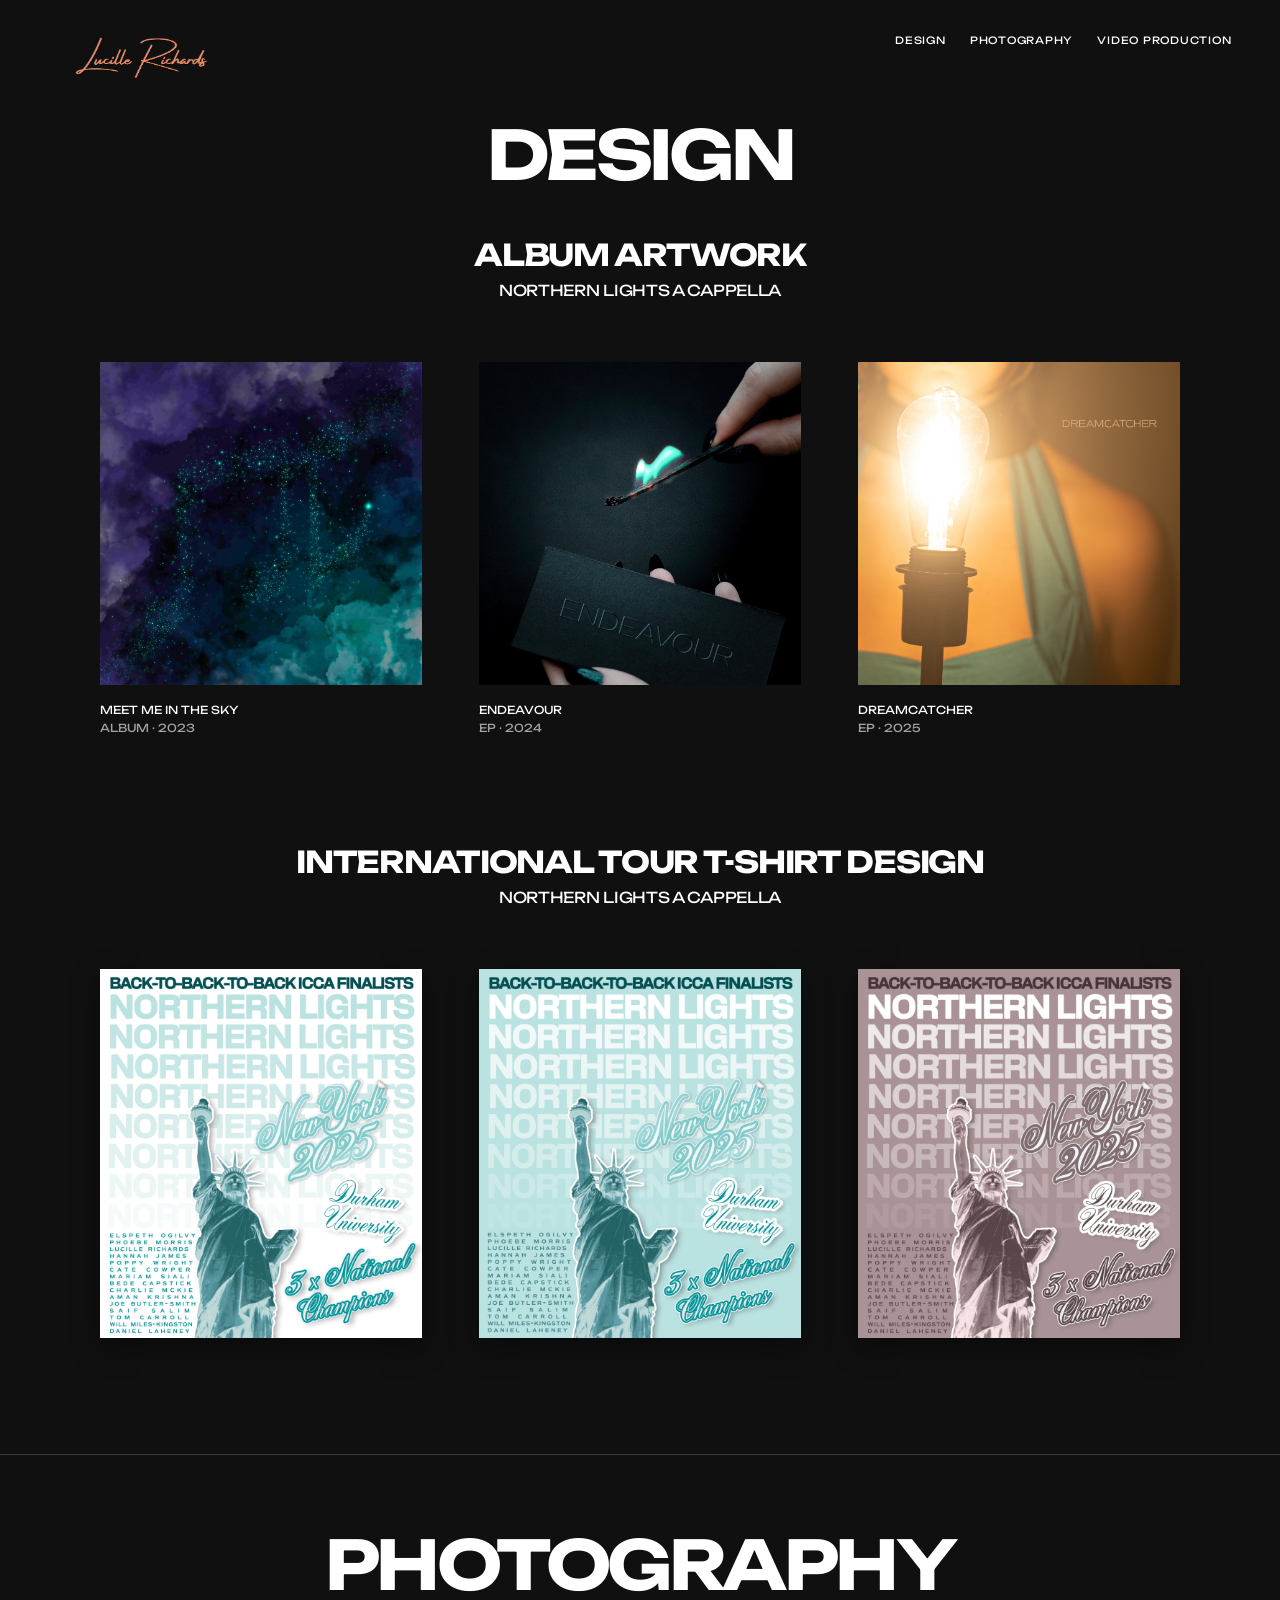
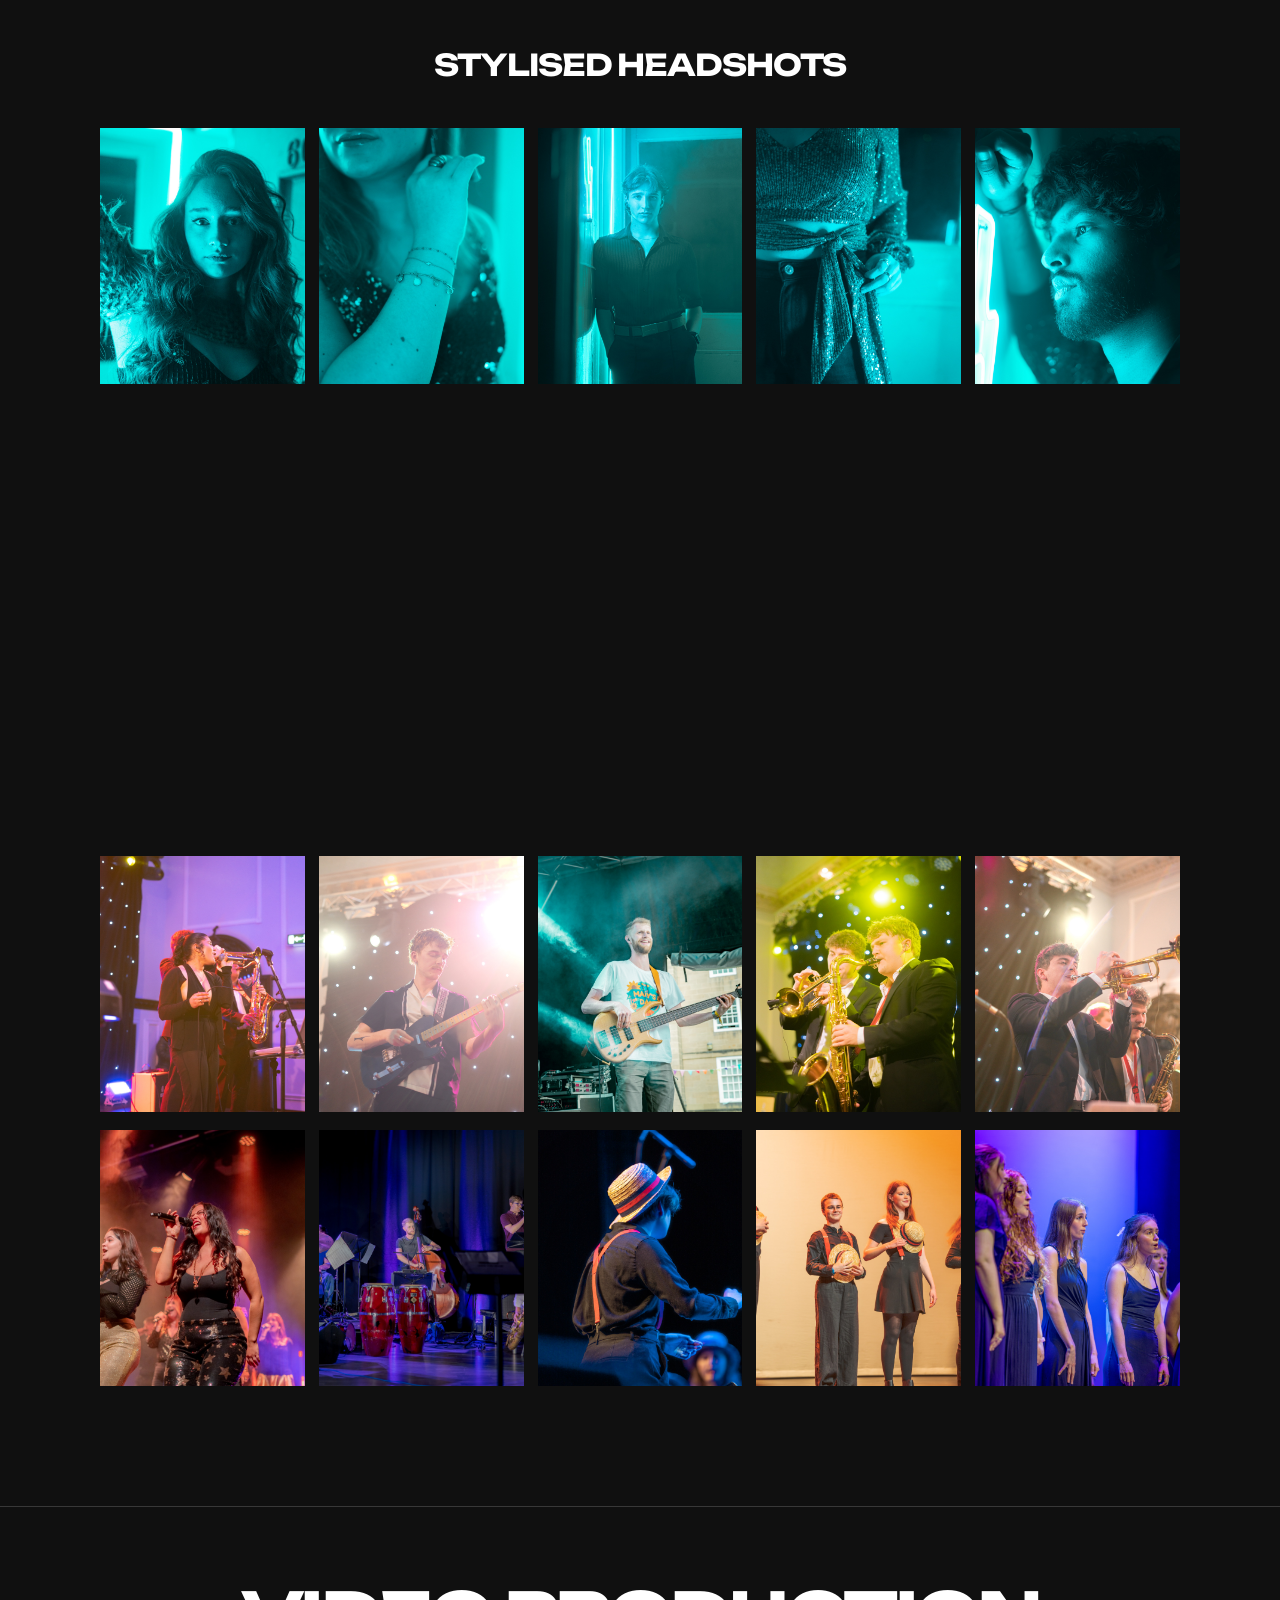
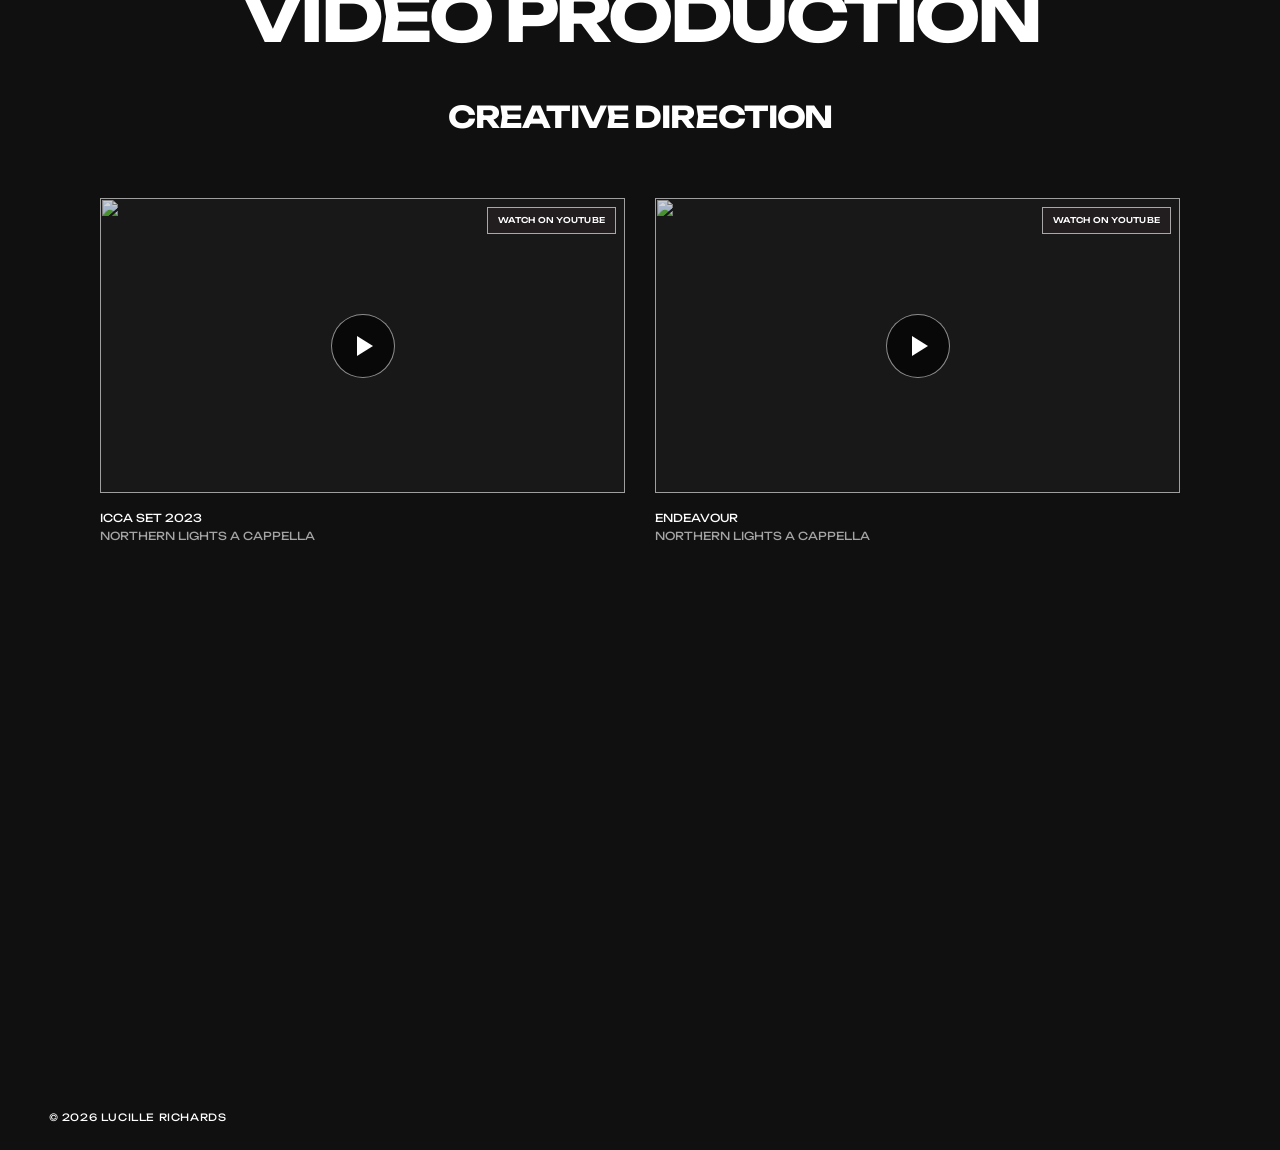
==== index.html @ 572ab2cf "Link first Northern Lights album cover to its case study" ====
<!DOCTYPE html>

<html lang="en-GB"><head>
<meta charset="utf-8"/><meta content="strict-origin-when-cross-origin" name="referrer"/><meta content="width=device-width,initial-scale=1" name="viewport"/>
<meta content="Design and creative direction portfolio by Lucille Richards." name="description"/>
<meta content="#101010" name="theme-color"/>
<title>Lucille Richards: Design, Video Production &amp; Photography</title>
<link rel="icon" type="image/svg+xml" href="/favicon-transparent.svg?v=4"/>
<link rel="apple-touch-icon" href="/lr-favicon-v2.png?v=3"/>
<link href="styles.css" rel="stylesheet"/>
</head><body class="page page--dark" id="top">
<a class="skip-link" href="#main">Skip to content</a>
<header class="page-header">
<a aria-label="Lucille Richards — back to home" class="brand" href="#top">
<span aria-hidden="true" class="brand-text">Lucille<span>Richards</span></span>
<img alt="" class="brand-image" data-optional-image="" src="brand.png"/>
</a>
<nav aria-label="Page sections" class="desktop-nav"><a href="#design">DESIGN</a><a href="#photography">PHOTOGRAPHY</a><a href="#video-production">VIDEO PRODUCTION</a></nav>
</header>
<main id="main"><div id="design">
<div class="media-intro design-page-intro reveal">
<h1 class="section-heading">DESIGN</h1>
</div>
<section aria-labelledby="album-heading" class="section-inner">
<div class="design-intro reveal">
<h2 class="design-title" id="album-heading"><span class="heading-line heading-line--first">ALBUM ARTWORK</span><span class="heading-line heading-line--second">NORTHERN LIGHTS A CAPPELLA</span></h2>
</div>
<div class="design-albums">
<!-- Original artwork supplied by Lucille is stored locally under . -->
<article class="artwork reveal"><a class="artwork-static artwork-link" href="meet-me-in-the-sky.html" aria-label="View the Meet Me in the Sky album artwork case study">
<div aria-label="Meet Me in the Sky album artwork" class="art-image">
<div class="mock-art mock-art--sky"><small>NORTHERN LIGHTS</small><strong>MEET<br/>ME IN<br/>THE SKY</strong><em>2023</em></div>
<img alt="Meet Me in the Sky — Northern Lights album artwork" data-optional-image="" loading="lazy" src="meet-me-in-the-sky.jpg"/>
</div>
<div class="art-caption"><span>MEET ME IN THE SKY</span><span>ALBUM · 2023</span></div>
</a></article>
<article class="artwork reveal"><div class="artwork-static">
<div aria-label="Endeavour EP artwork" class="art-image">
<div class="mock-art mock-art--endeavour"><small>NORTHERN LIGHTS</small><strong>END<br/>EAVOUR</strong><em>2024</em></div>
<img alt="Endeavour — Northern Lights EP artwork" data-optional-image="" loading="lazy" src="endeavour.jpg"/>
</div>
<div class="art-caption"><span>ENDEAVOUR</span><span>EP · 2024</span></div>
</div></article>
<article class="artwork reveal"><div class="artwork-static">
<div aria-label="Dreamcatcher EP artwork" class="art-image">
<div class="mock-art mock-art--dream"><small>NORTHERN LIGHTS</small><strong>DREAM<br/>CATCHER</strong><em>2025</em></div>
<img alt="Dreamcatcher — Northern Lights EP artwork" data-optional-image="" loading="lazy" src="dreamcatcher.jpg"/>
</div>
<div class="art-caption"><span>DREAMCATCHER</span><span>EP · 2025</span></div>
</div></article>
</div>
<div aria-labelledby="tour-heading" class="design-tour reveal">
<h2 class="design-title" id="tour-heading"><span class="heading-line heading-line--first">INTERNATIONAL TOUR T-SHIRT DESIGN</span><span class="heading-line heading-line--second">NORTHERN LIGHTS A CAPPELLA</span></h2>
<div aria-label="Three international tour T-shirt designs" class="tee-stack" id="tee-stack">
<div class="tee-image"><div class="mock-tee">NORTHERN LIGHTS<br/>TOUR DESIGN</div><img alt="Northern Lights New York 2025 T-shirt artwork on a white background" data-optional-image="" loading="lazy" src="tour-design-1.jpg"/></div>
<div class="tee-image"><div class="mock-tee">NORTHERN<br/>LIGHTS</div><img alt="Northern Lights New York 2025 T-shirt artwork on an aqua background" data-optional-image="" loading="lazy" src="tour-design-2.jpg"/></div>
<div class="tee-image"><div class="mock-tee">INTERNATIONAL<br/>TOUR</div><img alt="Northern Lights New York 2025 T-shirt artwork on a mauve background" data-optional-image="" loading="lazy" src="tour-design-3.jpg"/></div>
</div>
</div>
</section></div>
<section aria-labelledby="photography-heading" class="photography-section" id="photography">
<div class="media-intro design-page-intro reveal"><h2 class="section-heading" id="photography-heading">PHOTOGRAPHY</h2></div>
<div class="section-inner">
<div class="design-intro reveal"><h3 class="design-title" id="headshots-heading">STYLISED HEADSHOTS</h3></div>
<p class="gallery-swipe-hint">SWIPE TO SEE MORE <span aria-hidden="true">→</span></p>
<div aria-label="Stylised headshots, series 1" class="headshot-gallery">
<a aria-label="View stylised headshot 1 from series 1 in gallery" class="headshot-photo reveal" href="stylised-headshot-01.jpg"><img alt="Stylised portrait, series 1, photo 1" loading="lazy" src="stylised-headshot-01.jpg"/></a><a aria-label="View stylised headshot 2 from series 1 in gallery" class="headshot-photo reveal" href="stylised-headshot-02.jpg"><img alt="Stylised portrait, series 1, photo 2" loading="lazy" src="stylised-headshot-02.jpg"/></a><a aria-label="View stylised headshot 3 from series 1 in gallery" class="headshot-photo reveal" href="stylised-headshot-03.jpg"><img alt="Stylised portrait, series 1, photo 3" loading="lazy" src="stylised-headshot-03.jpg"/></a><a aria-label="View stylised headshot 4 from series 1 in gallery" class="headshot-photo reveal" href="stylised-headshot-04.jpg"><img alt="Stylised portrait, series 1, photo 4" loading="lazy" src="stylised-headshot-04.jpg"/></a><a aria-label="View stylised headshot 5 from series 1 in gallery" class="headshot-photo reveal" href="stylised-headshot-05.jpg"><img alt="Stylised portrait, series 1, photo 5" loading="lazy" src="stylised-headshot-05.jpg"/></a></div>
<div aria-label="Stylised headshots, series 2" class="headshot-gallery">
<a aria-label="View stylised headshot 1 from series 2 in gallery" class="headshot-photo reveal" href="stylised-headshot-06.jpg"><img alt="Stylised portrait, series 2, photo 1" loading="lazy" src="stylised-headshot-06.jpg"/></a><a aria-label="View stylised headshot 2 from series 2 in gallery" class="headshot-photo reveal" href="stylised-headshot-07.jpg"><img alt="Stylised portrait, series 2, photo 2" loading="lazy" src="stylised-headshot-07.jpg"/></a><a aria-label="View stylised headshot 3 from series 2 in gallery" class="headshot-photo reveal" href="stylised-headshot-08.jpg"><img alt="Stylised portrait, series 2, photo 3" loading="lazy" src="stylised-headshot-08.jpg"/></a><a aria-label="View stylised headshot 4 from series 2 in gallery" class="headshot-photo reveal" href="stylised-headshot-09.jpg"><img alt="Stylised portrait, series 2, photo 4" loading="lazy" src="stylised-headshot-09.jpg"/></a><a aria-label="View stylised headshot 5 from series 2 in gallery" class="headshot-photo reveal" href="stylised-headshot-10.jpg"><img alt="Stylised portrait, series 2, photo 5" loading="lazy" src="stylised-headshot-10.jpg"/></a></div>

<div class="design-intro reveal live-event-heading"><h3 class="design-title" id="live-event-heading">LIVE EVENT</h3></div>
<p class="gallery-swipe-hint">SWIPE TO SEE MORE <span aria-hidden="true">→</span></p>
<div aria-label="Live event photography" aria-labelledby="live-event-heading" class="headshot-gallery live-event-gallery">
<a aria-label="View live event photograph 1 in gallery" class="headshot-photo reveal" href="live-event-01.jpg"><img alt="Live music performance photograph 1" loading="lazy" src="live-event-01.jpg"/></a>
<a aria-label="View live event photograph 2 in gallery" class="headshot-photo reveal" href="live-event-02.jpg"><img alt="Live music performance photograph 2" loading="lazy" src="live-event-02.jpg"/></a>
<a aria-label="View live event photograph 3 in gallery" class="headshot-photo reveal" href="live-event-03.jpg"><img alt="Live music performance photograph 3" loading="lazy" src="live-event-03.jpg"/></a>
<a aria-label="View live event photograph 4 in gallery" class="headshot-photo reveal" href="live-event-04.jpg"><img alt="Live music performance photograph 4" loading="lazy" src="live-event-04.jpg"/></a>
<a aria-label="View live event photograph 5 in gallery" class="headshot-photo reveal" href="live-event-05.jpg"><img alt="Live music performance photograph 5" loading="lazy" src="live-event-05.jpg"/></a>
</div>
<div aria-label="Live event photography, series 2" class="headshot-gallery live-event-gallery">
<a aria-label="View live event photograph 6 in gallery" class="headshot-photo reveal" href="live-event-06.jpg"><img alt="Live music performance photograph 6" loading="lazy" src="live-event-06.jpg"/></a>
<a aria-label="View live event photograph 7 in gallery" class="headshot-photo reveal" href="live-event-07.jpg"><img alt="Live music performance photograph 7" loading="lazy" src="live-event-07.jpg"/></a>
<a aria-label="View live event photograph 8 in gallery" class="headshot-photo reveal" href="live-event-08.jpg"><img alt="Live music performance photograph 8" loading="lazy" src="live-event-08.jpg"/></a>
<a aria-label="View live event photograph 9 in gallery" class="headshot-photo reveal" href="live-event-09.jpg"><img alt="Live music performance photograph 9" loading="lazy" src="live-event-09.jpg"/></a>
<a aria-label="View live event photograph 10 in gallery" class="headshot-photo reveal" href="live-event-10.jpg"><img alt="Live music performance photograph 10" loading="lazy" src="live-event-10.jpg"/></a>
</div>
</div>
</section>
<section aria-labelledby="video-heading" class="new-video-section" id="video-production">
<div class="media-intro design-page-intro reveal"><h2 class="section-heading" id="video-heading">VIDEO PRODUCTION</h2></div>
<div class="section-inner"><div class="design-intro reveal"><h3 class="design-title">CREATIVE DIRECTION</h3></div>
<div class="creative-video-grid">
<article class="creative-video reveal"><div class="video-box"><a aria-label="Play ICCA Set 2023 video" class="video-placeholder" data-youtube-id="pjB-Pw0sUVg" href="https://www.youtube.com/watch?v=pjB-Pw0sUVg" target="_blank" rel="noopener noreferrer"><img alt="" class="creative-video-poster" loading="lazy" src="https://i.ytimg.com/vi/pjB-Pw0sUVg/hqdefault.jpg"/><span aria-hidden="true" class="creative-play"></span></a></div><div class="art-caption"><span>ICCA Set 2023</span><span>Northern Lights A Cappella</span></div></article>
<article class="creative-video reveal"><div class="video-box"><a aria-label="Play Endeavour video" class="video-placeholder" data-youtube-id="-zRZwYgo92w" href="https://www.youtube.com/watch?v=-zRZwYgo92w" target="_blank" rel="noopener noreferrer"><img alt="" class="creative-video-poster" loading="lazy" src="https://i.ytimg.com/vi/-zRZwYgo92w/hqdefault.jpg"/><span aria-hidden="true" class="creative-play"></span></a></div><div class="art-caption"><span>Endeavour</span><span>Northern Lights A Cappella</span></div></article>
<article class="creative-video reveal"><div class="video-box"><a aria-label="Play Dreamcatcher video" class="video-placeholder" data-youtube-id="WS-GQsWEP9c" href="https://www.youtube.com/watch?v=WS-GQsWEP9c" target="_blank" rel="noopener noreferrer"><img alt="" class="creative-video-poster" loading="lazy" src="https://i.ytimg.com/vi/WS-GQsWEP9c/hqdefault.jpg"/><span aria-hidden="true" class="creative-play"></span></a></div><div class="art-caption"><span>Dreamcatcher</span><span>Northern Lights A Cappella</span></div></article>
</div></div>
</section>
</main>
<div aria-hidden="true" aria-label="Photo viewer" aria-modal="true" class="photo-lightbox" hidden="" role="dialog">
<button aria-label="Close photo viewer" class="photo-lightbox-close" type="button">×</button>
<button aria-label="Previous photo" class="photo-lightbox-arrow photo-lightbox-prev" type="button">‹</button>
<img alt="" class="photo-lightbox-image" src=""/>
<button aria-label="Next photo" class="photo-lightbox-arrow photo-lightbox-next" type="button">›</button>
<span aria-live="polite" class="photo-lightbox-count"></span>
</div>
<footer class="page-footer design-footer"><span>© 2026 LUCILLE RICHARDS</span></footer>
<script defer="" src="site.js"></script>
</body></html>
---- styles.css ----
/* LUCILLE RICHARDS — independent static portfolio
   Colour palette and layout belong to Lucille Richards.
   Change palette and typography here; page content lives in the HTML files. */
@import url('https://fonts.googleapis.com/css2?family=DM+Sans:wght@400;500;600;700&family=Unbounded:wght@400;500;600;700&display=swap');

:root {
  --peach: #ffae8c;
  --peach-light: #ffdabb;
  --coral: #ff8958;
  --ink: #2E1F13;
  --dark-surface: #101010;
  --paper: #f0e9df;
  --muted-ink: #63392f;
  --unbounded: 'Unbounded', 'Arial Black', sans-serif;
  --serif: 'Bodoni MT', 'Didot', 'Times New Roman', Georgia, serif;
  --sans: 'DM Sans', Arial, sans-serif;
  --page-max: 1140px;
  --ease: cubic-bezier(.23, 1, .32, 1);
}

* { box-sizing: border-box; }
html { scroll-behavior: smooth; }
body { margin: 0; background: var(--peach); color: var(--ink); -webkit-font-smoothing: antialiased; }
body, button, a { -webkit-tap-highlight-color: transparent; }
button, a { touch-action: manipulation; }
a { color: inherit; text-decoration: none; }
button { font: inherit; }
img { display: block; max-width: 100%; }
::selection { background: var(--ink); color: var(--peach); }
:focus-visible { outline: 2px solid currentColor; outline-offset: 5px; }
.skip-link { position: fixed; top: -100px; left: 12px; z-index: 300; background: white; padding: 10px; font: 12px var(--unbounded); }
.skip-link:focus { top: 12px; }

/* HOME — spacing, typographic scale and colour treatment. */
.home { min-height: 100svh; background: var(--peach); }
.home-shell { min-height: 100svh; display: grid; place-items: center; position: relative; padding: 28px 22px 57px; }
.home-lockup { width: min(100%, 1020px); text-align: center; transform: translateY(-25px); }
/* Transparent margins are part of the original handwritten PNG; keep them
   so the actual ink appears at the same position/size as the source design. */
.logo-frame { width: min(710px,100%); aspect-ratio: 497 / 202; margin-inline: auto; display: grid; place-items: center; position: relative; }
.logo-fallback { position: absolute; inset: 0; display: flex; flex-direction: column; align-items: center; justify-content: center; line-height: .80; letter-spacing: -.082em; text-transform: uppercase; font-family: var(--unbounded); font-size: clamp(39px,7vw,72px); font-weight: 700; }
.logo-fallback .logo-second { padding-left: .5em; font-weight: 400; }
.logo-original { position: relative; z-index: 1; max-width: 100%; width: 100%; max-height: 100%; object-fit: contain; transform: translateY(4px); }
.logo-original.is-missing, .brand-image.is-missing { display: none; }
.home-nav { display: flex; flex-direction: column; align-items: center; margin-top: -30px; }
.home-nav a { font: 400 clamp(29px,4.4vw,51px)/1.53 var(--unbounded); color: #ffdabd; text-align: center; letter-spacing: 0; white-space: nowrap; transition: transform 350ms var(--ease), color 250ms; }
/* The screenshot features the Content & Media line in coral. Retain this cue,
   while letting any hovered/focused category take the same colour. */
.home-nav .home-nav-feature { color: var(--coral); }
.home-nav:hover .home-nav-feature:not(:hover):not(:focus-visible) { color: #ffdabd; }
.home-nav a:hover, .home-nav a:focus-visible { color: var(--coral); transform: translateX(5px); }
.home-corner { position: absolute; bottom: 22px; right: 26px; text-transform: uppercase; font: 500 9px/1.4 var(--unbounded); letter-spacing: .11em; opacity: .55; }
.home-corner a { text-decoration: underline; text-underline-offset: 3px; }

/* SHARED PAGES */
.page { min-height: 100svh; }
.page--peach { background: var(--peach); color: var(--ink); }
.page--dark { background: var(--dark-surface); color: white; }
.page--paper { background: var(--paper); color: var(--ink); }
.page-header { max-width: 1480px; margin: 0 auto; padding: 19px clamp(20px, 3.8vw, 56px); min-height: 90px; display: flex; justify-content: space-between; align-items: flex-start; gap: 24px; position: relative; z-index: 80; }
.brand { display: flex; align-items: center; min-width: 145px; min-height: 58px; position: relative; }
.brand-text { display: block; font: 400 30px/.74 var(--serif); letter-spacing: -.06em; text-transform: uppercase; }
.brand-text span { display: block; margin-left: 13px; }
.brand-image { max-width: 185px; max-height: 72px; object-fit: contain; position: relative; z-index: 1; }
.desktop-nav { display: flex; align-items: center; justify-content: flex-end; flex-wrap: wrap; gap: clamp(12px, 1.9vw, 27px); padding-top: 14px; }
.desktop-nav a, .menu-toggle { font: 400 10px/1.5 var(--unbounded); text-transform: uppercase; letter-spacing: .075em; }
.desktop-nav a { transition: color 200ms, text-decoration-color 200ms; }
.desktop-nav a:hover, .desktop-nav a:focus-visible { color: var(--coral); }
.desktop-nav a[aria-current="page"] { text-decoration: underline; text-underline-offset: 6px; text-decoration-thickness: 1px; }
.menu-toggle { display: none; color: inherit; background: none; border: 1px solid currentColor; padding: 10px 12px; cursor: pointer; }
.mobile-menu { display: none; position: fixed; inset: 0; z-index: 120; background: var(--peach); color: var(--ink); padding: 24px; flex-direction: column; justify-content: center; align-items: center; gap: 0; }
.mobile-menu.is-open { display: flex; }
.mobile-menu a { font: 400 clamp(23px, 7vw, 47px)/1.7 var(--unbounded); text-align: center; letter-spacing: -.05em; }
.mobile-menu a:hover { color: #fff; }
.mobile-close { position: absolute; top: 27px; right: 27px; border: 0; background: transparent; cursor: pointer; font: 600 12px var(--unbounded); }
body.menu-open { overflow: hidden; }
.section-inner { width: min(calc(100% - 40px), var(--page-max)); margin: 0 auto; }
.eyebrow { margin: 0 0 12px; font: 500 11px/1.7 var(--unbounded); letter-spacing: .035em; text-transform: uppercase; }
.section-heading { margin: 0; font: 700 clamp(40px, 6vw, 84px)/1.12 var(--unbounded); letter-spacing: -.052em; text-transform: uppercase; }
/* Every text heading uses Unbounded. A manually broken headline uses a heavier
   first line and a lighter second, without affecting the supplied script logo. */
h1, h2, h3, h4, h5, h6 { font-family: var(--unbounded); }
.heading-line { display: block; }
.heading-line--first { font-weight: 700; }
.heading-line--second { font-weight: 400; }
.text-small { font: 400 12px/1.7 var(--unbounded); }
.fine { font: 400 10px/1.65 var(--unbounded); letter-spacing: .03em; }
.kicker { font: 400 clamp(12px,1.2vw,15px)/1.55 var(--unbounded); letter-spacing: -.015em; text-transform: uppercase; }
.project-title { font: 700 15px/1.5 var(--unbounded); letter-spacing: -.018em; text-transform: uppercase; }
.page-footer { display: flex; justify-content: space-between; align-items: center; gap: 20px; flex-wrap: wrap; padding: 38px clamp(20px, 3.8vw, 56px) 25px; font: 400 10px/1.6 var(--unbounded); text-transform: uppercase; letter-spacing: .06em; }
.page-footer a { text-decoration: underline; text-underline-offset: 5px; }
.rule { height: 1px; background: currentColor; opacity: .27; border: 0; }
.reveal { opacity: 0; transform: translateY(22px); transition: opacity .8s var(--ease), transform .9s var(--ease); }
.reveal.is-visible { opacity: 1; transform: none; }
@media (prefers-reduced-motion: reduce) { html {scroll-behavior:auto} *, *::before, *::after { animation-duration:.01ms!important; transition-duration:.01ms!important; } .reveal{opacity:1;transform:none} }

/* DESIGN: straight, evenly-spaced album gallery; stacked Unbounded titles */
.design-page-intro { padding: 7px 20px clamp(66px, 7vw, 94px); }
.design-page-intro .section-heading { font-size: clamp(34px, 5.3vw, 72px); }
.design-intro { text-align: center; padding-top: 0; }
.design-title { margin: 0; font: 700 clamp(23px, 2.45vw, 30px)/1.30 var(--unbounded); letter-spacing: -.038em; text-transform: uppercase; }
.design-title .heading-line--second { font-size: clamp(12px, 1.28vw, 15px); font-weight: 400; letter-spacing: -.02em; margin-top: .45em; }
.design-albums { max-width: 1080px; margin: 62px auto 0; display: grid; grid-template-columns: repeat(3,minmax(0,1fr)); column-gap: clamp(25px, 4.4vw, 58px); row-gap: 44px; align-items: start; }
.artwork { min-width: 0; }
.art-image { aspect-ratio: 1; width: 100%; overflow: hidden; position: relative; background: #302823; display: grid; place-items: center; isolation: isolate;
  transform: scale(1); transform-origin: center center;
  transition: transform .46s var(--ease), filter .35s var(--ease), box-shadow .46s var(--ease);
  will-change: transform; }
.art-image::after { content: ''; position: absolute; inset: 0; border: 1px solid #fff2; pointer-events: none; }
.art-image img, .tee-image img { display: block; height: 100%; width: 100%; object-fit: cover; position: relative; z-index: 2; }
.art-image .mock-art { grid-area: 1/1; width: 100%; height: 100%; padding: 20px; display: flex; flex-direction: column; justify-content: space-between; text-align: center; position: absolute; inset: 0; }
.mock-art > small { font: 500 10px var(--unbounded); letter-spacing: .14em; }
.mock-art > strong { font: normal clamp(28px,3vw,46px)/.88 var(--serif); letter-spacing: -.05em; text-transform: uppercase; }
.mock-art > em { font: 400 10px var(--unbounded); letter-spacing: .2em; font-style: normal; }
.mock-art--sky { background: radial-gradient(circle at 50% 35%,#dbcfbd,#6b6162 60%,#2d3435 100%); color: #f7e9d5; }
.mock-art--endeavour { background: linear-gradient(125deg,#999b91,#353b41 48%,#74656c); color: #fff4e7; }
.mock-art--dream { background: linear-gradient(160deg,#422e45,#a17162 55%,#e2bcb0); color: #ffe9d4; }
/* Covers and captions are one large clickable target, with no layout shift. */
.artwork-link { display: block; position: relative; }
.artwork-link:hover, .artwork-link:focus-visible { z-index: 4; }
.artwork-link:hover .art-image, .artwork-link:focus-visible .art-image {
  transform: scale(1.055);
  filter: brightness(1.06);
  box-shadow: 0 20px 44px #0006;
}
.artwork-link .art-caption { position: relative; padding-right: 24px; }
.artwork-link .art-caption::after { content: '↗'; position: absolute; right: 2px; top: 16px; font: 400 15px var(--unbounded); opacity: 0; transition: opacity .2s, transform .2s; transform: translate(-4px,3px); }
.artwork-link:hover .art-caption::after, .artwork-link:focus-visible .art-caption::after { opacity: .9; transform: none; }
/* All three covers stay aligned in the grid; scaling is purely visual on hover. */
.art-caption { display: flex; flex-direction: column; gap: 0; padding: 16px 0 0; text-transform: uppercase; font: 400 11px/1.65 var(--unbounded); }
.art-caption span:last-child { opacity: .62; }
.design-tour { padding: 105px 0 116px; text-align: center; }
.design-tour .design-title { line-height: 1.3; }
/* T-shirt prints: the same three-column grid, width and gaps as album artwork. */
.tee-stack {
  max-width: 1080px;
  width: 100%;
  margin: 62px auto 0;
  display: grid;
  grid-template-columns: repeat(3, minmax(0, 1fr));
  column-gap: clamp(25px, 4.4vw, 58px);
  row-gap: 44px;
  align-items: start;
}
.tee-image {
  min-width: 0;
  width: 100%;
  aspect-ratio: 7 / 8;
  background: transparent;
  position: relative;
  box-shadow: 0 10px 27px #0006;
}
.mock-tee { position: absolute; inset: 0; display: flex; align-items: center; justify-content: center; padding: 18px; background: linear-gradient(160deg,#d6c8be,#aa8e7d); color: var(--ink); font: 500 12px/1.8 var(--unbounded); letter-spacing: .06em; text-align: center; }
.tee-image:nth-child(2) .mock-tee {background:linear-gradient(120deg,#6a4a38,#2e2727);color:#fff5e3}

/* SHARED VIDEO PLAYER */
.media-intro { padding: 7px 0 42px; text-align: center; }
.media-intro .section-heading { font-size: clamp(34px, 5.3vw, 72px); }
.video-box { aspect-ratio: 16 / 9; width: 100%; background: #2b2221; color: #fff; position: relative; overflow: hidden; border: 0; }
.video-placeholder { position: absolute; inset: 0; border: none; width: 100%; height: 100%; text-align: center; background: linear-gradient(135deg,#6d4339,#251e1d); color: white; cursor: pointer; display: flex; flex-direction: column; justify-content: center; align-items: center; gap: 13px; padding: 24px; }
.video-placeholder--night { background: linear-gradient(135deg,#281f34,#503c49 45%,#141116); }
.video-placeholder--peach { background: linear-gradient(120deg,#ef9271,#382a32 80%); }
.video-placeholder--blue { background: linear-gradient(145deg,#475061,#1a232d); }
.video-placeholder:before {content:"";position:absolute;inset:0;border:1px solid #ffffff15;pointer-events:none}
.play-icon { width: 66px; height: 66px; display: grid; place-items: center; border: 1.5px solid #fff9; border-radius: 50%; padding-left: 3px; font-size: 21px; flex-shrink: 0; transition: transform .25s var(--ease),background .25s; }
.video-placeholder:hover .play-icon { transform: scale(1.1); background: #ffffff26; }
.video-label { max-width: 340px; font: 400 11px/1.7 var(--unbounded); letter-spacing: .04em; text-transform: uppercase; }
.video-box iframe { position: absolute; inset: 0; border: 0; width: 100%; height: 100%; }
/* Direct viewing stays available if a host/browser suppresses Referer. */
.video-watch-link { position: absolute; z-index: 4; right: 9px; top: 9px; padding: 7px 10px; border: 1px solid #ffffff9c; background: #241f20dd; color: #fff; font: 500 8px/1.4 var(--unbounded); letter-spacing: .03em; text-decoration: none; }
.video-watch-link:hover, .video-watch-link:focus-visible { background: #ec946d; color: var(--ink); }
.video-watch-link[hidden] { display: none; }
.video-local-notice { position: absolute; inset: 0; display: flex; flex-direction: column; align-items: center; justify-content: center; gap: clamp(7px,2vw,15px); background: #2a2225; color: #fff; text-align: center; padding: clamp(12px,4%,28px); }
.video-local-notice strong { font: 500 clamp(11px,2vw,17px)/1.2 var(--unbounded); }
.video-local-notice p { font: 400 clamp(10px,1.4vw,12px)/1.5 var(--unbounded); max-width: 47ch; margin: 0; }
.video-local-notice a { color: #ffc2a3; text-underline-offset: 4px; font: 500 clamp(10px,1.5vw,12px)/1.3 var(--unbounded); }

/* PRODUCTION: monumental headlines with practical case-study detail */
.category-hero { padding: clamp(40px,7vw,91px) 0 clamp(48px,8vw,98px); display: grid; grid-template-columns: minmax(0,1fr) minmax(200px,.44fr); gap: 35px; align-items: end; }
.category-hero .section-heading { font-size: clamp(44px,7.1vw,100px); overflow-wrap: normal; }
.category-hero .hero-intro { font: 400 clamp(12px,1.2vw,16px)/1.8 var(--unbounded); max-width: 36ch; margin: 0 0 12px; }
.project-list { margin: 0; padding: 0 0 95px; }
.project-row { display: grid; grid-template-columns: minmax(0,1.3fr) minmax(180px,.7fr); padding: 39px 0 46px; border-top: 1px solid #ffffff52; column-gap: 50px; transition: color .2s; }
.page--paper .project-row, .page--peach .project-row { border-top-color: #2e1f1359; }
.project-row:last-child { border-bottom: 1px solid #ffffff52; }
.page--paper .project-row:last-child, .page--peach .project-row:last-child { border-bottom-color:#2e1f1359; }
.project-row .project-num { font: 400 11px var(--unbounded); opacity: .65; margin: 0 0 26px; }
.project-row h2 { font: 700 clamp(33px,4.9vw,66px)/1.17 var(--unbounded); letter-spacing: -.05em; text-transform: uppercase; margin: 0 0 15px; }
.project-row h2 a:hover { color: var(--peach); }
.page--peach .project-row h2 a:hover,.page--paper .project-row h2 a:hover {color:#fff}
.project-row .meta {font:500 11px/1.7 var(--unbounded);letter-spacing:.035em;text-transform:uppercase; opacity:.8;}
.project-row .row-desc {margin: 46px 0 0;font:400 12px/1.8 var(--unbounded);max-width:46ch;}
.row-cta { display:inline-block;font:500 10px var(--unbounded); text-transform:uppercase; margin-top:22px;text-decoration:underline;text-underline-offset:5px; }

/* CASE STUDY */
.case-main { padding: 45px 0 100px; }
.case-head { max-width: 970px; margin: 0 auto 55px; }
.case-head h1 { font: 700 clamp(39px,6.4vw,85px)/1.14 var(--unbounded); letter-spacing: -.049em; text-transform: uppercase; margin: 20px 0; }
.case-meta { display: flex; flex-wrap: wrap; gap: 15px 35px; text-transform: uppercase; font: 500 10px/1.6 var(--unbounded); }
.case-body { display: grid; grid-template-columns: 1fr minmax(230px,.8fr); gap: 50px; padding-top: 23px; border-top: 1px solid currentColor; }
.case-body h2 { font: 700 clamp(23px,3vw,37px)/1.3 var(--unbounded); letter-spacing: -.045em; margin: 0; text-transform: uppercase; }
.case-body p { font:400 12px/1.9 var(--unbounded); margin: 0 0 15px; }
.case-visual { width: min(100%, 850px); margin: 40px auto; }
.back-link {font:500 10px var(--unbounded);text-transform:uppercase;display:inline-block;margin-bottom:35px;text-decoration:underline;text-underline-offset:5px;}

/* ALBUM ARTWORK DETAILS — first screen intentionally matches the minimal
   artist/title/thumbnail and right-aligned signature in the supplied reference. */
.album-detail-page { background: #151515; color: #fff; }
.album-detail-intro { min-height: 100svh; }
.album-detail-header { width: 100%; padding: 20px clamp(23px,2.25vw,40px); display: flex; justify-content: space-between; align-items: flex-start; gap: 30px; }
.album-detail-identity { display: inline-flex; align-items: flex-start; gap: 10px; min-width: 0; }
.album-detail-thumb { display: block; width: 55px; height: 55px; object-fit: cover; flex: 0 0 55px; }
.album-detail-titles { display: flex; flex-direction: column; align-items: flex-start; gap: 7px; padding-top: 2px; text-transform: uppercase; font: 400 clamp(13px,1.4vw,18px)/1.27 var(--unbounded); letter-spacing: -.038em; }
.album-detail-artist { font-weight: 700; }
.album-detail-name { font-weight: 400; }
.album-detail-brand { flex: 0 0 auto; width: clamp(150px,17vw,206px); transform: translate(9px,-10px); }
.album-detail-brand img { width: 100%; height: auto; display: block; }
.album-detail-content { width: min(100% - 48px, 1000px); margin: 0 auto; padding: 45px 0 120px; display: grid; grid-template-columns: minmax(220px,.8fr) minmax(0,1fr); gap: clamp(35px,5vw,86px); align-items: start; border-top: 1px solid #ffffff3b; }
.album-detail-copy { position: sticky; top: 45px; }
.album-detail-copy h1 { font: 700 clamp(23px,2.7vw,38px)/1.38 var(--unbounded); letter-spacing: -.048em; margin: 35px 0 18px; text-transform: uppercase; }
.album-detail-copy h1 .heading-line--second { font-weight: 400; }
.album-detail-copy p { font: 400 10px/1.7 var(--unbounded); opacity: .7; }
.album-detail-cover { width: 100%; aspect-ratio: 1; object-fit: cover; }
.album-back, .album-detail-bottom { font: 500 10px/1.6 var(--unbounded); letter-spacing: -.012em; }
.album-back:hover, .album-detail-bottom a:hover { color: var(--peach); }
.album-detail-bottom { display: flex; justify-content: space-between; width: min(100% - 48px,1000px); margin: 0 auto; padding: 0 0 45px; }
@media (max-width:600px) {
 .album-detail-header { padding: 21px 17px; gap: 10px; }
 .album-detail-thumb { width: 56px; height: 56px; flex-basis: 56px; }
 .album-detail-identity { gap: 10px; }
 .album-detail-titles { padding-top: 3px; gap: 4px; font-size: clamp(11px,2.7vw,14px); }
 .album-detail-brand { width: clamp(88px,25vw,125px); transform: translate(4px,-5px); }
 .album-detail-content { display: block; }
 .album-detail-copy { position: static; padding-bottom: 25px; }
}

@media (min-width: 1300px) { .home-lockup { transform:translateY(-28px); } }
@media (max-width: 760px) {
 .home-lockup {transform:translateY(-16px)}
 .logo-frame {width:min(650px,calc(100% + 32px)); max-width:none; margin-bottom:8px; left:50%; transform:translateX(-50%)}
 .home-nav a { font-size:clamp(22px,6.65vw,39px);line-height:1.71;letter-spacing:-.04em;white-space:normal;}
 .desktop-nav { display:none; }
 .menu-toggle { display:block; }
 .page-header { min-height:81px; padding-top:19px; }
 .brand-text {font-size:27px}
 .brand-image {max-width:153px}
 .design-albums {grid-template-columns:repeat(2,minmax(0,1fr));gap:36px 30px; margin-top:48px}
 .design-albums .artwork:last-child {grid-column:1/-1;max-width:calc(50% - 15px);margin-inline:auto}
 .art-caption {padding-top:14px;font-size:9px}
 .design-tour { padding-top:80px; }
 .tee-stack { grid-template-columns: repeat(2,minmax(0,1fr)); gap:36px 30px; margin-top:48px; }
 .tee-stack .tee-image:last-child { grid-column:1/-1; max-width:calc(50% - 15px); justify-self:center; }
 .media-intro {padding-top:20px}
 .category-hero {grid-template-columns:1fr;gap:23px;padding:52px 0 63px}
 .category-hero .hero-intro {max-width:54ch}
 .project-row {grid-template-columns:1fr; gap:5px; padding:31px 0 38px}
 .project-row h2 {font-size:clamp(30px,7vw,56px)}
 .project-row .row-desc {margin-top:16px}
 .case-body {grid-template-columns:1fr;gap:18px}
}
@media (max-width: 480px) {
 .home-shell {padding:32px 18px 54px}
 .logo-fallback {font-size:clamp(51px,13.8vw,80px)}
 .logo-frame {aspect-ratio:497/202;margin-bottom:3px}
 .home-nav a {font-size:clamp(21px,6.85vw,32px);line-height:1.80}
 .home-corner {bottom:16px;right:18px;font-size:8px}
 .design-intro .design-title {font-size:clamp(19px,5vw,24px)}
 .design-tour .design-title {font-size:clamp(16px,4.1vw,22px)}
 .design-title .heading-line--second {font-size:clamp(11px,3.2vw,14px)}
 .design-page-intro { padding-top: 20px; padding-bottom: 55px; }
 .design-page-intro .section-heading { font-size: clamp(32px, 9vw, 44px); }
 .tee-stack { gap:37px 22px; }
 .tee-stack .tee-image:last-child { max-width:calc(50% - 11px); }
 .design-albums {gap:37px 22px}
 /* Keep wider Unbounded headings within narrow phone viewports. */
 .category-hero .section-heading {font-size:clamp(31px,10vw,44px)}
 .media-intro .section-heading {font-size:clamp(26px,8.5vw,34px)}
 .project-row h2 {font-size:clamp(26px,7.7vw,33px)}
 .case-head h1 {font-size:clamp(29px,8.5vw,38px)}
 .design-albums .artwork:last-child {max-width: calc(50% - 11px)}
 .mock-art {padding:10px!important}
 .mock-art > small, .mock-art > em {font-size:7px}
 .mock-art > strong {font-size:25px}
 .page-footer {font-size:8px;line-height:1.9}
}
.art-image img.is-missing, .tee-image img.is-missing { display: none; }
/* Keep long editorial category titles intact in the two-column desktop hero. */
@media (min-width: 761px) {
 .page--dark .category-hero { grid-template-columns: minmax(0,1.45fr) minmax(220px,.55fr); }
 .page--dark .category-hero .section-heading { font-size:clamp(42px,5.1vw,78px); white-space:nowrap; }
}


/* v2: owner's supplied logo and originals. Keep the real graphic in the HTML,
   and hide its text fallback only when the image has loaded successfully. */
.brand:has(.brand-image:not(.is-missing)) .brand-text { display: none; }
.brand-image { width: 185px; }
.page--paper .brand-image { filter: brightness(0); }
/* Keep your original peach/white embossed mark on the peach homepage. */
.logo-frame:has(.logo-original:not(.is-missing)) .logo-fallback { opacity: 0; }
/* The tour mockups are portrait designs, not square crop photography. */
/* Uploaded shirt mock-ups have the exact same 7:8 proportions. */
.tee-image img { object-fit: cover; }
@media (max-width: 760px) { .brand-image { width:153px; } }

/* CONTACT: editorial layout, existing peach/ink palette and Unbounded headings. */
.home-contact {
  position: absolute; left: 26px; bottom: 22px;
  font: 500 9px/1.4 var(--unbounded); text-transform: uppercase;
  letter-spacing: .11em; opacity: .75;
  text-decoration: underline; text-underline-offset: 4px;
  transition: opacity .2s ease;
}
.home-contact:hover, .home-contact:focus-visible { opacity: 1; }
.contact-main { display: flex; align-items: center; min-height: max(560px,calc(100svh - 174px)); }
.contact-panel { padding-top: 26px; padding-bottom: clamp(75px,9vw,160px); }
.contact-title { font-size: clamp(55px,10.2vw,148px); letter-spacing: -.07em; }
.contact-period { color: var(--coral); }
.contact-options { display: grid; grid-template-columns: 1.15fr .85fr; gap: clamp(24px,5.5vw,80px); margin-top: clamp(55px,8vw,114px); }
.contact-option { min-width: 0; border-top: 1px solid var(--ink); padding-top: 19px; }
.contact-label { margin: 0 0 28px; font: 500 10px/1.5 var(--unbounded); letter-spacing: .075em; }
.contact-value { display: inline-flex; align-items: baseline; flex-wrap: wrap; gap: 0; max-width: 100%; font: 400 clamp(17px,2.1vw,26px)/1.65 var(--unbounded); letter-spacing: -.065em; overflow-wrap: anywhere; text-underline-offset: 7px; }
.contact-email-tail { white-space: nowrap; }
.contact-value:hover, .contact-value:focus-visible { color: #bd471e; text-decoration: underline; }
.contact-arrow { font: 500 .74em/1 var(--unbounded); margin-left: 12px; }
.album-detail-bottom { gap: 20px; flex-wrap: wrap; }
@media (max-width: 760px) {
 .contact-main { min-height: max(490px,calc(100svh - 160px)); }
 .contact-options { grid-template-columns: 1fr; gap: 54px; margin-top: 65px; }
 .contact-title { font-size: clamp(47px,11vw,78px); }
 .contact-panel { padding-top: 40px; padding-bottom: 92px; }
}
@media (max-width: 480px) {
 .home-contact { left: 18px; bottom: 16px; font-size: 8px; }
 .contact-label { margin-bottom: 16px; }
 .contact-value { font-size: clamp(15px,4.35vw,20px); }
 .contact-main { min-height: calc(100svh - 150px); }
}

/* V10 — performance videos now live on the wide, editorial Vocals page. */
.vocal-hero { padding-bottom: clamp(51px, 6vw, 81px); }
.vocal-spotlight { border-top: 1px solid #2e1f1354; }
.vocal-spotlight-main {
  display: grid; grid-template-columns: minmax(0, 1.25fr) minmax(265px, .75fr);
  gap: clamp(26px, 4vw, 58px); align-items: center; padding: clamp(30px, 5vw, 65px) 0;
}
.vocal-spotlight-copy { min-width: 0; }
.vocal-large-title { font: 700 clamp(30px,3.8vw,58px)/1.15 var(--unbounded); letter-spacing:-.052em; margin: 8px 0 24px; text-transform: uppercase; }
.vocal-spotlight-copy > p:not(.eyebrow), .vocal-reaction-copy > p:not(.eyebrow) { font: 400 12px/1.8 var(--unbounded); max-width: 48ch; margin: 0; }
.vocal-spotlight-copy .row-cta { margin-top: 33px; }
.vocal-reaction { border-top:1px solid #2e1f1354; padding: clamp(31px,4.8vw,57px) 0; display:grid; grid-template-columns: minmax(0,1fr) minmax(0,.85fr); gap: clamp(24px,7vw,105px); align-items: center; }
.vocal-reaction-copy h3 { font: 700 clamp(27px,3.4vw,47px)/1.25 var(--unbounded); letter-spacing:-.048em; text-transform:uppercase; margin: 6px 0 20px; }
.vocal-reaction .video-box { max-width: 510px; justify-self:end; }
.vocal-competitions { border-top: 1px solid #2e1f1354; padding-top: clamp(58px,9vw,114px); }
.vocal-section-head { display: flex; align-items: end; justify-content: space-between; flex-wrap: wrap; gap:20px; padding-bottom: 40px; }
.vocal-section-head .eyebrow { align-self: start; }
.vocal-section-head h2 { flex: 1 1 560px; text-align:right; font: 700 clamp(37px,5.3vw,74px)/1.12 var(--unbounded); letter-spacing:-.055em; text-transform:uppercase; margin:0; }
.vocal-competition-grid { display:grid; grid-template-columns:repeat(2,minmax(0,1fr)); gap: clamp(25px,4.1vw,65px); }
.vocal-competition { min-width: 0; }
.vocal-competition .video-box { margin-bottom: 25px; }
.vocal-competition .eyebrow { font-size: 10px; }
.vocal-competition h3 { font: 700 clamp(27px,3vw,42px)/1.19 var(--unbounded); letter-spacing:-.047em; text-transform:uppercase; margin: 8px 0 19px; }
.vocal-competition > p:last-child { font:400 12px/1.8 var(--unbounded);max-width:58ch;margin:0 0 30px; }
.vocal-callout { margin: clamp(62px,8vw,100px) 0 95px; padding: 44px 0; border-top:1px solid #2e1f1354; border-bottom:1px solid #2e1f1354; display:flex; align-items:center; gap:32px; justify-content:space-between; }
.vocal-callout h2 { margin:0; font:700 clamp(25px,3.2vw,44px)/1.22 var(--unbounded); letter-spacing:-.05em;text-transform:uppercase; max-width: 680px; }
.vocal-callout p { margin:0;font:400 12px/1.8 var(--unbounded);max-width:31ch; }

/* Content & Media: a substantial, separate home for behind-the-camera projects. */
.content-hero { padding-bottom: clamp(55px,8vw,103px); }
.content-hero .section-heading { font-size:clamp(39px,5.7vw,79px); }
.content-showcases { padding-bottom: clamp(66px,10vw,145px); }
.content-showcase { border-top:1px solid #2e1f1354; display:grid; grid-template-columns: minmax(0, 1.07fr) minmax(0, .93fr); gap: clamp(28px,5.3vw,70px); align-items:center; padding: clamp(33px,5.5vw,73px) 0; }
.content-showcase:last-child { border-bottom: 1px solid #2e1f1354; }
.content-showcase--reverse .content-showcase-art { order:2; }
.content-showcase--reverse .content-showcase-copy { order:1; }
.content-showcase-art { min-width:0; min-height: 275px; aspect-ratio: 1.28; padding: clamp(18px,3.5vw,42px); display:flex; flex-direction:column; justify-content:space-between; overflow:hidden; }
.content-showcase-art--dark { background: var(--ink);color:var(--peach); }
.content-showcase-art--light { background: var(--peach-light);color:var(--ink); }
.content-poster-index, .content-poster-foot { font:500 clamp(9px,1vw,12px)/1.5 var(--unbounded);text-transform:uppercase;letter-spacing:.045em; }
.content-poster-heading { font:700 clamp(38px,5.4vw,70px)/1.05 var(--unbounded);letter-spacing:-.065em;text-transform:uppercase; }
.content-poster-heading span { display:block;font-weight:400; }
.content-showcase-copy h2 { margin: 9px 0 27px; font:700 clamp(37px,4.6vw,63px)/1.15 var(--unbounded);letter-spacing:-.052em;text-transform:uppercase; }
.content-showcase-copy p:not(.eyebrow) {font:400 12px/1.8 var(--unbounded);max-width:50ch;margin:0 0 16px; }
.content-showcase-copy .row-cta {margin-top:20px;}

@media (max-width: 900px) {
  .content-hero { grid-template-columns:1fr; gap:22px; }
  .content-hero .section-heading {font-size:clamp(38px,7.8vw,71px);}
  .content-hero .hero-intro {max-width:55ch;}
  .content-showcase-art {min-height:225px;}
}
@media (max-width: 760px) {
  .vocal-spotlight-main { grid-template-columns:1fr; gap:29px; }
  .vocal-spotlight-main .video-box { max-width: 690px; }
  .vocal-reaction { grid-template-columns:1fr; gap:27px; }
  .vocal-reaction .video-box { width:100%;max-width:690px;justify-self:stretch; }
  .vocal-section-head h2 { flex-basis:100%;text-align:left; }
  .vocal-competition-grid {grid-template-columns:1fr; gap:43px;}
  .vocal-competition h3 {font-size:clamp(27px,6.3vw,40px);}
  .vocal-callout {flex-direction:column;align-items:flex-start;gap:24px;}
  .content-showcase {grid-template-columns:1fr;gap:31px;}
  .content-showcase--reverse .content-showcase-art,.content-showcase--reverse .content-showcase-copy {order:unset;}
  .content-showcase-art {aspect-ratio:1.4;min-height:225px;}
  .content-poster-heading {font-size:clamp(35px,9.8vw,63px);}
}
@media (max-width: 480px) {
  .home-lockup {width:100%;}
  .home-nav {margin-top:-18px;}
  .vocal-large-title {font-size:clamp(29px,8.3vw,41px);}
  .vocal-reaction-copy h3 {font-size:clamp(26px,7.4vw,39px);}
  .vocal-section-head h2 {font-size:clamp(32px,8vw,48px);}
  .content-hero .section-heading {font-size:clamp(35px,8.6vw,47px);}
  .content-showcase-copy h2 {font-size:clamp(31px,8.6vw,44px);}
  .content-showcase-art {min-height:213px;padding:23px;}
}

/* V12 — Vocals. A calmer editorial grid with a consistent type scale,
   generous page gutters, more space between media and copy, and readable text.
   These rules apply only to Vocals; the other category pages are unchanged. */
.vocals-reference {
  --ink: #2E1F13;
  --vocals-heading: clamp(36px, 3.55vw, 53px);
  --vocals-body: clamp(13px, 1vw, 15px);
  background: var(--peach);
  color: var(--ink);
}
.vocals-reference-nav {
  position: absolute;
  z-index: 80;
  top: 0;
  right: max(22px, calc((100vw - 1240px) / 2));
  min-height: 0;
  padding: 21px 0 0;
  margin: 0;
  width: auto;
}
.vocals-reference-nav .menu-toggle {
  display: inline-block;
  border: 0;
  background: var(--peach);
  color: var(--ink);
  font: 500 10px/1.55 var(--unbounded);
  letter-spacing: .055em;
  opacity: .77;
  padding: 8px;
}
.vocals-reference-nav .menu-toggle:hover,
.vocals-reference-nav .menu-toggle:focus-visible { opacity: 1; }
/* Maximum content width + substantial minimum side margins. */
.vocals-reference-main { padding: clamp(98px, 9vw, 137px) 0 72px; }
.vocals-reference-wrap {
  width: min(1155px, calc(100% - 2 * clamp(35px, 7.3vw, 156px)));
  margin-inline: auto;
}
/* Reusable type system: clear but not excessively tight tracking. */
.vocals-kicker {
  margin: 0 0 18px;
  font: 700 clamp(10px, .86vw, 12px)/1.5 var(--unbounded);
  letter-spacing: .032em;
}
.vocals-paragraph {
  margin: 0;
  font: 400 var(--vocals-body)/1.76 var(--unbounded);
  letter-spacing: -.012em;
}
.vocals-reference h1,
.vocals-reference h2 { color: var(--ink); }
.vocals-head-strong { display: block; font-weight: 700; }
.vocals-head-light { display: block; font-weight: 400; }
.vocals-big-title,
.vocals-reaction-title,
.vocals-single h2 {
  font-family: var(--unbounded);
  text-transform: uppercase;
  letter-spacing: -.044em;
}
/* A video-and-copy opening; visual scale is retained but with a wider gutter. */
.vocals-feature {
  display: grid;
  grid-template-columns: minmax(0, 1.22fr) minmax(0, .98fr);
  gap: clamp(48px, 5.25vw, 88px);
  align-items: start;
}
.vocals-video-frame { min-width: 0; }
.vocals-feature-video,
.vocals-reaction-video { aspect-ratio: 16 / 9; }
.vocals-image-player {
  padding: 0;
  background: #211f1c;
  display: block;
  overflow: hidden;
}
.vocals-image-player::before { display: none; }
.vocals-image-player img {
  position: absolute;
  inset: 0;
  width: 100%;
  height: 100%;
  object-fit: cover;
  transition: filter .25s ease;
}
.vocals-image-player:hover img { filter: brightness(.93); }
/* Direct links remain available without obscuring YouTube's play/seek controls. */
.vocals-reference .video-watch-link--outside {
  display: inline-flex;
  position: static;
  width: auto;
  height: auto;
  padding: 11px 0 0;
  margin: 0;
  border: 0;
  background: none;
  color: var(--ink);
  font: 600 9px/1.4 var(--unbounded);
  letter-spacing: .075em;
  transition: opacity .22s;
}
.vocals-reference .video-watch-link--outside:hover,
.vocals-reference .video-watch-link--outside:focus-visible { opacity: .63; }
.vocals-feature-copy { min-width: 0; padding-top: 7px; }
.vocals-big-title {
  font-size: var(--vocals-heading);
  font-weight: 700;
  line-height: 1.15;
  margin: 0 0 27px;
}
.vocals-big-title .vocals-head-light { white-space: nowrap; }
.vocals-feature-copy .vocals-paragraph { max-width: 47ch; }
/* Invert the image/text arrangement with enough space to read each element. */
.vocals-reaction {
  display: grid;
  grid-template-columns: minmax(0, 1.18fr) minmax(0, .94fr);
  gap: clamp(52px, 6.4vw, 104px);
  align-items: center;
  margin-top: clamp(98px, 10vw, 160px);
}
.vocals-reaction-copy { min-width: 0; }
.vocals-reaction-title {
  font-size: clamp(33px, 3.18vw, 48px);
  font-weight: 700;
  line-height: 1.2;
  display: flex;
  align-items: baseline;
  flex-wrap: wrap;
  column-gap: .28em;
  row-gap: 0;
  margin: 0 0 28px;
}
.vocals-reaction-title .vocals-head-light { display: inline; }
.vocals-reaction-copy .vocals-paragraph { max-width: 49ch; }
.vocals-quote {
  margin: 34px 0 0;
  padding: 0;
  font: 600 clamp(14px, 1.12vw, 17px)/1.68 var(--unbounded);
  letter-spacing: -.025em;
  max-width: 52ch;
}
.vocals-quote p { margin: 0 0 26px; }
.vocals-quote p:last-child { margin-bottom: 0; }
.vocals-reaction-video { width: 100%; }
/* The two release cards use the same copy and heading rhythm as the features. */
.vocals-singles {
  border-top: 1px solid var(--ink);
  margin-top: clamp(108px, 11vw, 164px);
  padding-top: clamp(62px, 6vw, 90px);
  display: grid;
  grid-template-columns: repeat(2, minmax(0, 1fr));
  gap: clamp(68px, 9vw, 142px);
}
.vocals-single { min-width: 0; }
.vocals-single h2 {
  margin: 0 0 24px;
  font-size: clamp(34px, 3.25vw, 48px);
  line-height: 1.18;
  font-weight: 700;
}
.vocals-single .vocals-paragraph { max-width: 47ch; }
.vocals-action-list {
  display: flex;
  flex-direction: column;
  align-items: flex-start;
  gap: 3px;
  margin-top: 27px;
}
.vocals-action-list a {
  display: block;
  color: var(--peach-light);
  font: 500 clamp(21px, 2.2vw, 31px)/1.35 var(--unbounded);
  letter-spacing: -.035em;
  text-transform: uppercase;
  transition: color .22s ease, transform .22s ease;
}
.vocals-action-list a:hover,
.vocals-action-list a:focus-visible { color: #fff; transform: translateX(5px); }
.vocals-reference-footer {
  width: min(1155px, calc(100% - 2 * clamp(35px, 7.3vw, 156px)));
  border-top: 1px solid #2E1F132e;
  margin: clamp(100px, 11vw, 164px) auto 0;
  max-width: none;
  padding-inline: 0;
  font-size: 8px;
  opacity: .7;
}
.sr-only { position:absolute!important; width:1px!important; height:1px!important; overflow:hidden!important; clip:rect(0,0,0,0)!important; white-space:nowrap!important; border:0!important; padding:0!important; margin:-1px!important; }
@media (max-width: 1140px) {
  .vocals-reference { --vocals-heading: clamp(32px, 3.75vw, 46px); }
  .vocals-feature { gap: clamp(39px, 4.9vw, 58px); }
  .vocals-reaction { gap: clamp(40px, 5vw, 60px); }
  .vocals-reaction-title { font-size: clamp(28px, 3.2vw, 39px); }
}
/* Stack before either editorial column becomes cramped. */
@media (max-width: 870px) {
  .vocals-reference { --vocals-heading: clamp(35px, 6.2vw, 53px); --vocals-body: 14px; }
  .vocals-reference-wrap,
  .vocals-reference-footer { width: min(690px, calc(100% - 2 * clamp(26px, 6.5vw, 50px))); }
  .vocals-reference-main { padding-top: 94px; }
  .vocals-feature { grid-template-columns: 1fr; gap: 37px; }
  .vocals-feature-copy { padding-top: 0; }
  .vocals-big-title { margin-bottom: 24px; }
  .vocals-feature-copy .vocals-paragraph { max-width: 58ch; }
  .vocals-reaction { grid-template-columns: 1fr; gap: 39px; margin-top: 105px; }
  .vocals-reaction-title { font-size: clamp(32px, 5.4vw, 47px); margin-bottom: 24px; }
  .vocals-reaction-copy .vocals-paragraph { max-width: 59ch; }
  .vocals-quote { margin-top: 29px; }
  .vocals-reaction-video { width: 100%; }
  .vocals-singles { margin-top: 110px; gap: 48px; }
  .vocals-single h2 { font-size: clamp(29px, 4.2vw, 38px); }
  .vocals-action-list a { font-size: clamp(20px, 3vw, 26px); }
}
@media (max-width: 640px) {
  .vocals-reference { --vocals-heading: clamp(32px, 8.2vw, 46px); --vocals-body: 13px; }
  .vocals-reference-wrap,
  .vocals-reference-footer { width: calc(100% - 48px); }
  .vocals-reference-main { padding-top: 85px; }
  .vocals-feature { gap: 29px; }
  .vocals-kicker { font-size: 10px; line-height: 1.6; margin-bottom: 13px; }
  .vocals-big-title { line-height: 1.18; margin-bottom: 22px; }
  .vocals-paragraph { font-size: var(--vocals-body); line-height: 1.76; letter-spacing: -.013em; }
  .vocals-reaction { margin-top: 85px; gap: 29px; }
  .vocals-reaction-title { font-size: clamp(28px, 7.05vw, 40px); line-height: 1.25; margin-bottom: 20px; }
  .vocals-quote { font-size: 14px; margin-top: 28px; line-height: 1.63; }
  .vocals-quote p { margin-bottom: 19px; }
  .vocals-singles { margin-top: 86px; padding-top: 51px; grid-template-columns: 1fr; gap: 76px; }
  .vocals-single h2 { font-size: clamp(32px, 8.15vw, 43px); margin-bottom: 19px; }
  .vocals-action-list { margin-top: 24px; gap: 5px; }
  .vocals-action-list a { font-size: clamp(19px, 5.5vw, 27px); }
  .vocals-reference-footer { margin-top: 100px; }
}
@media (max-width: 390px) {
  .vocals-reference-wrap,
  .vocals-reference-footer { width: calc(100% - 38px); }
  .vocals-reference-nav { right: 11px; padding-top: 9px; }
  .vocals-big-title { font-size: clamp(29px, 8vw, 34px); }
  .vocals-reaction-title { font-size: 26px; }
}

/* CATEGORY INDEXES — based on Lucille's October 2026 wireframes.
   These are landing pages: generous white/peach space, rounded media blocks,
   simple project titles and a small SEE MORE action beneath each item. */
.compact-header { min-height: 76px; padding-top: 15px; padding-bottom: 8px; }
.compact-header .brand { min-height: 50px; }
.compact-header .brand-image { width: 150px; max-height: 58px; }
.compact-header .desktop-nav { padding-top: 11px; }
.category-index-main { min-height: calc(100svh - 105px); }
.wireframe-category {
  width: min(1140px, calc(100% - 80px));
  margin: 0 auto;
  padding: 6px 0 clamp(86px, 10vw, 142px);
}
.wireframe-page-title {
  margin: 0 auto;
  text-align: center;
  width: max-content;
  max-width: 100%;
  font: 700 clamp(31px, 3.15vw, 46px)/.98 var(--unbounded);
  letter-spacing: -.055em;
  text-transform: uppercase;
}
.wireframe-page-title--single { line-height: 1; }
.wireframe-subtitle {
  margin: 0 0 20px;
  font: 400 clamp(15px, 1.55vw, 22px)/1.3 var(--unbounded);
  letter-spacing: -.045em;
  text-transform: uppercase;
}
.wireframe-photo-block { margin-top: -13px; }
.wireframe-photo-grid {
  display: grid;
  grid-template-columns: repeat(4, minmax(0, 1fr));
  gap: clamp(24px, 4.6vw, 68px);
  align-items: start;
}
.wireframe-media-card {
  display: block;
  position: relative;
  overflow: hidden;
  background: #ffdabb;
  border-radius: clamp(22px, 2.3vw, 34px);
  isolation: isolate;
  transition: transform .42s var(--ease), background-color .28s ease, box-shadow .42s var(--ease);
}
.wireframe-media-card::after {
  content: '';
  position: absolute;
  inset: 0;
  background: linear-gradient(135deg, rgba(255,255,255,.13), transparent 42%, rgba(46,31,19,.045));
  pointer-events: none;
}
.wireframe-media-card > img {
  width: 100%;
  height: 100%;
  display: block;
  object-fit: cover;
  object-position: center;
  transition: transform .52s var(--ease), filter .35s ease;
}
.wireframe-media-card:hover > img,
.wireframe-media-card:focus-visible > img { transform: scale(1.025); }
.wireframe-media-card:hover,
.wireframe-media-card:focus-visible {
  transform: translateY(-5px) scale(1.018);
  box-shadow: 0 18px 40px rgba(46,31,19,.10);
}
.wireframe-media-card--portrait { aspect-ratio: 1 / 1.12; }
.wireframe-media-card--landscape { aspect-ratio: 1.42 / 1; }
.wireframe-media-card--portrait span {
  position: absolute;
  bottom: 13px;
  right: 15px;
  z-index: 2;
  font: 500 9px/1 var(--unbounded);
  opacity: .28;
}
.wireframe-see-more {
  display: inline-block;
  margin-top: 12px;
  font: 400 clamp(10px, .96vw, 13px)/1.45 var(--unbounded);
  letter-spacing: -.025em;
  text-transform: uppercase;
  transition: transform .2s ease, opacity .2s ease;
}
.wireframe-see-more:hover,
.wireframe-see-more:focus-visible { transform: translateX(4px); opacity: .62; }
.wireframe-project-grid { display: grid; align-items: start; }
.wireframe-project-grid--three {
  grid-template-columns: repeat(3, minmax(0, 1fr));
  gap: clamp(28px, 5.2vw, 78px);
  margin-top: clamp(88px, 10vw, 138px);
}
.wireframe-project-grid--events {
  grid-template-columns: repeat(3, minmax(0, 1fr));
  gap: clamp(62px, 7.5vw, 103px) clamp(28px, 4vw, 54px);
  margin-top: clamp(54px, 6vw, 78px);
}
.wireframe-project-grid--vocals {
  grid-template-columns: repeat(3, minmax(0, 1fr));
  gap: clamp(30px, 5.3vw, 74px);
  margin-top: clamp(126px, 14vw, 198px);
  margin-bottom: clamp(50px, 8vw, 100px);
}
.wireframe-project-card h2 {
  margin: 20px 0 0;
  font: 400 clamp(15px, 1.5vw, 21px)/1.22 var(--unbounded);
  letter-spacing: -.05em;
  text-transform: uppercase;
}
/* Use existing portfolio imagery when it is already available; blocks without
   source imagery intentionally remain muted placeholders ready for Lucille's assets. */
.wireframe-card-nl,
.wireframe-card-jans,
.wireframe-card-nlvocals {
  background-color: #2c2723;
  background-image: linear-gradient(rgba(46,31,19,.05), rgba(46,31,19,.05)), url('into-you-video-poster.jpg');
  background-size: cover;
  background-position: center;
}
.wireframe-card-jans { background-image: url('into-you-video-poster.jpg'); }
.wireframe-card-nlvocals {
  background-image: linear-gradient(135deg, rgba(46,31,19,.17), rgba(46,31,19,.58)), url('meet-me-in-the-sky.jpg');
}
.wireframe-card-bangla { background: linear-gradient(145deg, #23302f, #121514); }
.wireframe-card-varsity { background: linear-gradient(145deg, #ffdabb, #c9b6a9); }
.wireframe-card-northeastern { background: linear-gradient(145deg, #24211f, #58504b); }
.wireframe-card-nefo { background: linear-gradient(145deg, #6a675f, #282522); }
.wireframe-footer {
  padding: 26px 40px 30px;
  text-align: center;
  font: 400 8px/1.5 var(--unbounded);
  letter-spacing: .08em;
  text-transform: uppercase;
  opacity: .5;
}

/* CONTENT & MEDIA — the first block is deliberately offset left, matching the
   wireframe's small photography heading against the centered category title. */
.wireframe-content-media { padding-top: 0; }
.wireframe-content-media .wireframe-page-title { transform: translateY(0); }
.wireframe-content-media .wireframe-photo-block { width: 88%; margin-top: -12px; }
.wireframe-content-media .wireframe-photo-grid { margin-top: 3px; }
.wireframe-content-media .wireframe-project-grid--three { width: 100%; }

/* EVENTS */
.wireframe-events .wireframe-project-card:nth-child(4),
.wireframe-events .wireframe-project-card:nth-child(5) { margin-top: 4px; }

/* PROJECT WIREFRAME — Northeastern and reusable subpages. */
.wireframe-project-main { min-height: calc(100svh - 88px); }
.wireframe-project-page {
  width: min(1140px, calc(100% - 80px));
  margin: 0 auto;
  padding: 8px 0 110px;
}
.wireframe-project-label {
  margin: clamp(48px, 5.5vw, 75px) 0 20px;
  font: 400 clamp(11px, 1.1vw, 15px)/1.5 var(--unbounded);
  text-transform: uppercase;
}
.wireframe-project-image-row,
.project-placeholder-grid {
  display: grid;
  grid-template-columns: repeat(4, minmax(0,1fr));
  gap: clamp(24px, 4.8vw, 69px);
}
.wireframe-project-image-row > div,
.project-placeholder-grid > div {
  aspect-ratio: 1 / 1.16;
  border-radius: clamp(22px, 2.3vw, 34px);
  background: #ffdabb;
}
.wireframe-project-description {
  margin-top: clamp(62px, 7vw, 96px);
  width: min(760px, 74%);
  font: 400 clamp(12px, 1.05vw, 15px)/1.8 var(--unbounded);
  letter-spacing: -.02em;
}
.wireframe-project-description p { margin: 0 0 18px; }
.project-back {
  display: inline-block;
  margin-bottom: 32px;
  font: 500 9px/1.4 var(--unbounded);
  letter-spacing: .04em;
  text-transform: uppercase;
  transition: transform .2s ease, opacity .2s ease;
}
.project-back:hover,
.project-back:focus-visible { transform: translateX(-4px); opacity: .62; }
.project-back--bottom { margin: 42px 0 0; }
.project-placeholder-main,
.nl-vocals-wrap {
  width: min(1140px, calc(100% - 80px));
  margin: 0 auto;
  padding: 54px 0 100px;
}
.project-simple-head { margin: 4px 0 62px; }
.project-simple-head h1 {
  margin: 0;
  font: 700 clamp(38px, 6vw, 82px)/1.08 var(--unbounded);
  letter-spacing: -.055em;
  text-transform: uppercase;
}
.project-placeholder-grid { margin-top: 60px; }
.project-placeholder-grid--photo > div { aspect-ratio: 1 / 1.25; }
.project-placeholder-copy {
  width: min(750px, 76%);
  margin-top: 62px;
  font: 400 clamp(12px, 1.06vw, 15px)/1.8 var(--unbounded);
  letter-spacing: -.018em;
}
.project-placeholder-copy p { margin: 0 0 17px; }
.project-vocals-main { padding-top: 40px; }
.nl-vocals-main { min-height: 90svh; }
.vocals-singles--standalone { margin-top: 0; }

@media (min-width: 901px) {
  .wireframe-content-media .wireframe-subtitle { width: 39%; }
  .wireframe-content-media .wireframe-photo-block { transform: translateY(-18px); }
}

@media (max-width: 900px) {
  .wireframe-category,
  .wireframe-project-page,
  .project-placeholder-main,
  .nl-vocals-wrap { width: min(700px, calc(100% - 48px)); }
  .wireframe-content-media .wireframe-photo-block { width: 100%; margin-top: 46px; }
  .wireframe-photo-grid { grid-template-columns: repeat(2,minmax(0,1fr)); gap: 24px; }
  .wireframe-project-grid--three,
  .wireframe-project-grid--events { grid-template-columns: repeat(2,minmax(0,1fr)); gap: 60px 26px; }
  .wireframe-project-grid--vocals { grid-template-columns: 1fr; margin-top: 80px; gap: 68px; }
  .wireframe-project-grid--vocals .wireframe-project-card { width: min(100%, 540px); margin-inline: auto; }
  .wireframe-project-image-row,
  .project-placeholder-grid { grid-template-columns: repeat(2,minmax(0,1fr)); gap: 24px; }
  .wireframe-project-description,
  .project-placeholder-copy { width: 100%; }
}

@media (max-width: 640px) {
  .compact-header { min-height: 68px; padding-inline: 18px; }
  .compact-header .brand-image { width: 126px; }
  .wireframe-category,
  .wireframe-project-page,
  .project-placeholder-main,
  .nl-vocals-wrap { width: calc(100% - 40px); padding-bottom: 76px; }
  .wireframe-page-title { font-size: clamp(29px, 9vw, 40px); }
  .wireframe-content-media .wireframe-photo-block { margin-top: 46px; }
  .wireframe-subtitle { font-size: 15px; margin-bottom: 16px; }
  .wireframe-photo-grid { gap: 16px; }
  .wireframe-project-grid--three,
  .wireframe-project-grid--events { grid-template-columns: 1fr; gap: 54px; margin-top: 76px; }
  .wireframe-project-card { width: 100%; }
  .wireframe-project-card h2 { margin-top: 16px; font-size: 18px; }
  .wireframe-media-card--landscape { aspect-ratio: 1.55 / 1; }
  .wireframe-see-more { font-size: 11px; }
  .wireframe-project-grid--vocals { margin-top: 82px; gap: 58px; }
  .wireframe-project-label { margin-top: 50px; }
  .wireframe-project-image-row,
  .project-placeholder-grid { gap: 16px; }
  .wireframe-project-description,
  .project-placeholder-copy { margin-top: 48px; font-size: 12px; line-height: 1.75; }
  .project-simple-head { margin-bottom: 45px; }
  .project-placeholder-grid { margin-top: 45px; }
  .project-vocals-main { padding-top: 22px; }
  .wireframe-footer { padding-inline: 20px; }
}

/* V16 — contact layout refinements requested Oct 2026. */
.page--contact .contact-main {
  display: flex;
  align-items: center;
  justify-content: center;
  min-height: max(560px, calc(100svh - 174px));
  padding: 28px 0 72px;
}
.page--contact .contact-panel {
  width: min(560px, calc(100% - 48px));
  padding: 0;
  text-align: center;
}
.page--contact .contact-title {
  margin: 0;
  font: 600 clamp(32px, 4vw, 54px)/1.1 var(--unbounded);
  letter-spacing: -.055em;
  text-transform: lowercase;
}
.page--contact .contact-options {
  list-style: none;
  display: block;
  margin: clamp(44px, 6vw, 72px) 0 0;
  padding: 0;
  border-top: 1px solid var(--ink);
}
.page--contact .contact-option {
  min-width: 0;
  padding: 23px 0 25px;
  border-top: 0;
  border-bottom: 1px solid var(--ink);
}
.page--contact .contact-label {
  margin: 0 0 8px;
  font: 500 9px/1.45 var(--unbounded);
  letter-spacing: .085em;
  text-transform: uppercase;
  opacity: .58;
}
.page--contact .contact-value {
  display: inline-block;
  max-width: 100%;
  font: 400 clamp(15px, 1.7vw, 21px)/1.55 var(--unbounded);
  letter-spacing: -.045em;
  overflow-wrap: anywhere;
  text-underline-offset: 6px;
}
.page--contact .contact-value:hover,
.page--contact .contact-value:focus-visible {
  color: #bd471e;
  text-decoration: underline;
}
@media (max-width: 720px) {
  .page--contact .contact-main {
    min-height: calc(100svh - 150px);
    padding: 28px 0 60px;
  }
  .page--contact .contact-panel { width: min(470px, calc(100% - 40px)); }
  .page--contact .contact-title { font-size: clamp(30px, 9vw, 42px); }
  .page--contact .contact-options { margin-top: 42px; }
  .page--contact .contact-option { padding: 20px 0 22px; }
  .page--contact .contact-value { font-size: clamp(14px, 4.2vw, 18px); }
}

/* Events intentionally uses the same dark palette as Design. */
.page--dark .wireframe-events .wireframe-media-card {
  box-shadow: 0 0 0 1px rgba(255,255,255,.025);
}

/* Single-page addition. The entire V16 Design stylesheet above is unchanged. */
#design, #video-production { scroll-margin-top: 20px; }
.new-video-section { border-top: 1px solid rgba(255,255,255,.17); padding: 65px 0 120px; }
.creative-video-grid { display:grid; grid-template-columns:repeat(2,minmax(0,1fr)); gap:58px 30px; margin:62px auto 0; max-width:1080px; }
.creative-video:last-child { grid-column:1/-1; width:calc((100% - 30px)/2); justify-self:center; }
.creative-video .video-box { width:100%; overflow:hidden; background:#222; }
.creative-video .video-placeholder { padding:0; display:block; background:#181818; }
.creative-video-poster { position:absolute; inset:0; width:100%; height:100%; object-fit:cover; filter:brightness(.83); transition:filter .3s,transform .5s; }
.creative-video .video-placeholder:hover .creative-video-poster { filter:brightness(1); transform:scale(1.04); }
.creative-play { position:absolute; inset:0; margin:auto; display:grid; place-items:center; height:64px; width:64px; border-radius:50%; background:rgba(0,0,0,.65); color:white; font-size:24px; padding-left:4px; border:1px solid #fff8; }
.creative-video .video-placeholder:hover .creative-play { background:var(--coral); }
@media(max-width:650px) { .creative-video-grid{grid-template-columns:1fr;gap:42px;margin-top:40px}.creative-video:last-child{grid-column:auto;width:100%}.new-video-section{padding:55px 0 85px}.page-header .desktop-nav{display:flex;gap:14px;padding-top:19px}.page-header .desktop-nav a{font-size:9px}.page-header .brand{min-width:0}.page-header .brand-image{max-width:125px}.page-header{gap:12px} }

/* Photography, added beneath the unchanged Design and Video Production sections. */
#photography { scroll-margin-top: 20px; }
.photography-section { border-top: 1px solid rgba(255,255,255,.17); padding: 65px 0 120px; }
.headshot-gallery { max-width: 1080px; margin: 62px auto 0; display:grid; grid-template-columns:repeat(6,minmax(0,1fr)); gap: 28px; }
.headshot-photo { grid-column:span 2; aspect-ratio: 4 / 5; overflow:hidden; display:block; background:#ffdabb; }
.headshot-photo:nth-child(4) { grid-column:2 / span 2; }
.headshot-photo:nth-child(5) { grid-column:4 / span 2; }
.headshot-photo img { width:100%; height:100%; object-fit:cover; display:block; transition:transform .45s ease; }
.headshot-photo:hover img, .headshot-photo:focus-visible img { transform:scale(1.035); }
@media(max-width:650px) {
 .photography-section { padding:55px 0 85px; }
 .headshot-gallery { grid-template-columns:repeat(2,minmax(0,1fr)); gap:14px; margin-top:40px; }
 .headshot-photo, .headshot-photo:nth-child(4) { grid-column:auto; }
 .headshot-photo:nth-child(5) { grid-column:1 / -1; width:calc((100% - 14px)/2); justify-self:center; }
 .page-header .desktop-nav { flex-wrap:wrap; justify-content:flex-end; row-gap:4px; }
}

/* Two five-up Stylised Headshots series. */
.headshot-gallery { grid-template-columns: repeat(5,minmax(0,1fr)); gap: 14px; max-width: 1080px; margin-top: 44px; }
.headshot-gallery + .headshot-gallery { margin-top: 18px; }
.headshot-gallery .headshot-photo, .headshot-gallery .headshot-photo:nth-child(4), .headshot-gallery .headshot-photo:nth-child(5) { grid-column:auto; width:100%; aspect-ratio: 4 / 5; }
@media (max-width: 700px) {
 .headshot-gallery { display:flex; overflow-x:auto; scroll-snap-type:x mandatory; gap:12px; scrollbar-width:thin; padding-bottom:12px; margin-top:35px; }
 .headshot-gallery + .headshot-gallery { margin-top:8px; }
 .headshot-gallery .headshot-photo, .headshot-gallery .headshot-photo:nth-child(5) { flex: 0 0 min(47%,210px); width:auto; scroll-snap-align:start; }
}

/* In-page headshot viewer */
body.photo-lightbox-open { overflow: hidden; }
.photo-lightbox[hidden] { display: none !important; }
.photo-lightbox { position:fixed; inset:0; z-index:9999; background:rgba(0,0,0,.93); display:flex; align-items:center; justify-content:center; padding:50px 75px; }
.photo-lightbox-image { max-width:100%; max-height:calc(100dvh - 110px); width:auto; height:auto; object-fit:contain; box-shadow:0 5px 35px rgba(0,0,0,.25); }
.photo-lightbox button { border:0; color:#fff; background:transparent; cursor:pointer; position:absolute; font-family:inherit; line-height:1; }
.photo-lightbox button:hover, .photo-lightbox button:focus-visible { color:#9de8ed; }
.photo-lightbox-close { right:25px; top:17px; font-size:38px; padding:6px 12px; }
.photo-lightbox-arrow { top:50%; transform:translateY(-50%); font-size:58px; padding:12px 17px; }
.photo-lightbox-prev { left:10px; }
.photo-lightbox-next { right:10px; }
.photo-lightbox-count { color:#fff; position:absolute; bottom:18px; left:50%; transform:translateX(-50%); font-size:12px; letter-spacing:.15em; }
.headshot-photo { cursor:zoom-in; }
@media(max-width:650px) {
  .photo-lightbox { padding:70px 35px; }
  .photo-lightbox-image { max-height:calc(100dvh - 160px); }
  .photo-lightbox-arrow { font-size:40px; padding:10px 6px; }
  .photo-lightbox-prev { left:0; } .photo-lightbox-next { right:0; }
  .photo-lightbox-close { right:12px; top:12px; }
}

/* Match photo counter to the portfolio's display typography. */
.photo-lightbox-count { font-family: var(--unbounded); font-weight: 500; font-size: 12px; letter-spacing: .045em; font-variant-numeric: tabular-nums; }

/* Live event photography joins the existing five-image gallery system. */
.live-event-heading { margin-top: clamp(72px, 9vw, 135px); }
.live-event-gallery { margin-bottom: 0; }
/* Match the spacing between Live Event rows to the Stylised Headshots rows. */
.live-event-gallery + .live-event-gallery { margin-top: 18px; }
@media (max-width: 700px) { .live-event-gallery + .live-event-gallery { margin-top: 8px; } }

/* Static album artwork: no links, hover enlargement, or click affordances. */
.artwork-static { display: block; position: relative; }
.artwork-static .art-caption { padding-right: 0; }
.artwork-static .art-image { transition: none; will-change: auto; }

/* Mobile polish: clean navigation, balanced galleries and native-looking controls. */
.creative-play { padding-left: 0; }
.creative-play::before {
  content: "";
  display: block;
  width: 0;
  height: 0;
  border-top: 10px solid transparent;
  border-bottom: 10px solid transparent;
  border-left: 16px solid currentColor;
  transform: translateX(2px);
}
@media (hover: none) {
  .desktop-nav a:hover { color: inherit; }
  .desktop-nav a:focus-visible { color: var(--coral); }
  .creative-video .video-placeholder:hover .creative-video-poster { filter: brightness(.83); transform: none; }
}
@media (max-width: 650px) {
  .page-header {
    align-items: center;
    padding: 18px 18px 14px;
    gap: 16px;
    min-height: 76px;
  }
  .page-header .brand { min-height: 44px; flex: 0 0 auto; }
  .page-header .brand-image { width: min(29vw, 132px); max-width: 132px; }
  .page-header .desktop-nav {
    display: flex;
    gap: 9px 15px;
    flex-wrap: wrap;
    justify-content: flex-end;
    align-items: center;
    padding-top: 0;
  }
  .page-header .desktop-nav a {
    font-size: clamp(8px, 2.25vw, 10px);
    line-height: 1.6;
    letter-spacing: .015em;
    white-space: nowrap;
  }
  .section-inner { min-width: 0; }
  .design-page-intro { padding-top: 26px; padding-bottom: 45px; }
  .design-albums, .tee-stack { gap: 24px 16px; }
  .art-caption { font-size: 9px; line-height: 1.5; overflow-wrap: anywhere; }
  .photography-section, .new-video-section { padding-top: 58px; padding-bottom: 76px; }
  .creative-video-grid { gap: 36px; margin-top: 30px; }
  .creative-video:last-child { width: 100%; }
  .creative-video .video-box { aspect-ratio: 16 / 9; }
  .creative-play { width: 54px; height: 54px; background: rgba(0,0,0,.72); }
  .creative-play::before { border-top-width: 8px; border-bottom-width: 8px; border-left-width: 13px; }
  .video-watch-link { right: 7px; top: 7px; font-size: 8px; padding: 7px 8px; }
  .headshot-gallery { scroll-padding-inline: 2px; }
  .headshot-gallery .headshot-photo { flex-basis: min(60%, 230px); }
  .photo-lightbox { padding: 60px 32px; }
  .photo-lightbox-image { max-height: calc(100dvh - 130px); }
  .photo-lightbox-arrow { font-size: 36px; }
  .page-footer { padding-inline: 18px; padding-bottom: 22px; }
}
@media (max-width: 390px) {
  .page-header { align-items: flex-start; gap: 10px; }
  .page-header .brand-image { width: 104px; }
  .page-header .desktop-nav { column-gap: 11px; row-gap: 5px; }
  .page-header .desktop-nav a { font-size: 8px; }
  .design-page-intro .section-heading { font-size: clamp(27px, 8vw, 36px); }
}

/* Mobile gallery affordances and balanced three-piece design sets. */
.gallery-swipe-hint { display: none; }
@media (max-width: 700px) {
  .gallery-swipe-hint {
    display: flex;
    align-items: center;
    justify-content: flex-end;
    gap: 10px;
    max-width: 1080px;
    margin: 22px auto -22px;
    font: 500 9px/1.5 var(--unbounded);
    letter-spacing: .045em;
    color: inherit;
    opacity: .8;
  }
  .gallery-swipe-hint span { font-size: 19px; line-height: 1; color: var(--coral); }
  .headshot-gallery {
    display: flex;
    overflow-x: auto;
    scroll-snap-type: x mandatory;
    overscroll-behavior-inline: contain;
    -webkit-overflow-scrolling: touch;
    scroll-padding-inline: 0;
    gap: 12px;
    padding: 0 0 12px;
    scrollbar-width: thin;
  }
  .headshot-gallery .headshot-photo,
  .headshot-gallery .headshot-photo:nth-child(5) {
    flex: 0 0 74%;
    max-width: 285px;
    width: auto;
    scroll-snap-align: start;
  }
}
@media (max-width: 650px) {
  .design-albums, .tee-stack {
    display: grid;
    grid-template-columns: minmax(0,1fr);
    width: min(100%, 390px);
    max-width: 390px;
    gap: 34px;
    margin: 38px auto 0;
  }
  .design-albums .artwork:last-child,
  .tee-stack .tee-image:last-child {
    grid-column: auto;
    max-width: none;
    width: 100%;
    justify-self: stretch;
    margin-inline: 0;
  }
  .design-albums .art-caption { padding-top: 12px; font-size: 10px; }
  .tee-stack .tee-image { aspect-ratio: 7 / 8; }
  .design-tour { padding-top: 70px; padding-bottom: 80px; }
}
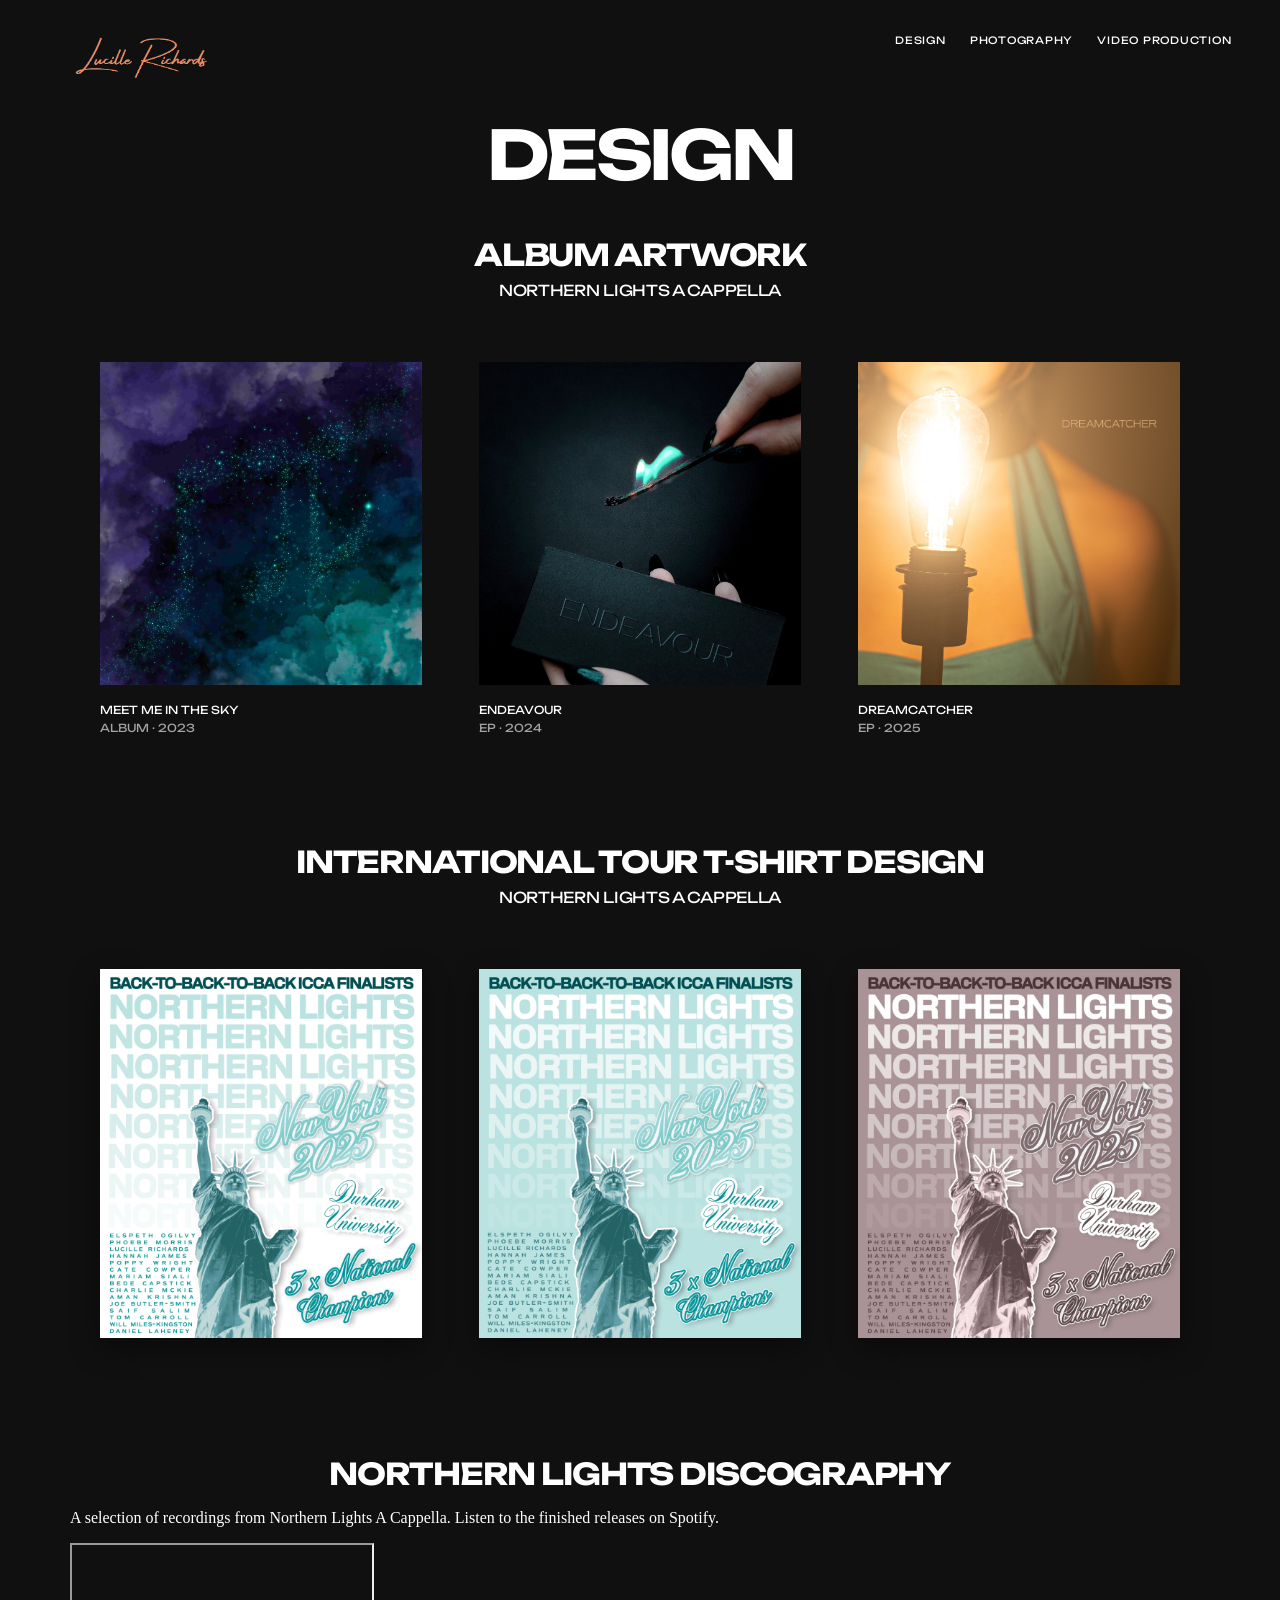
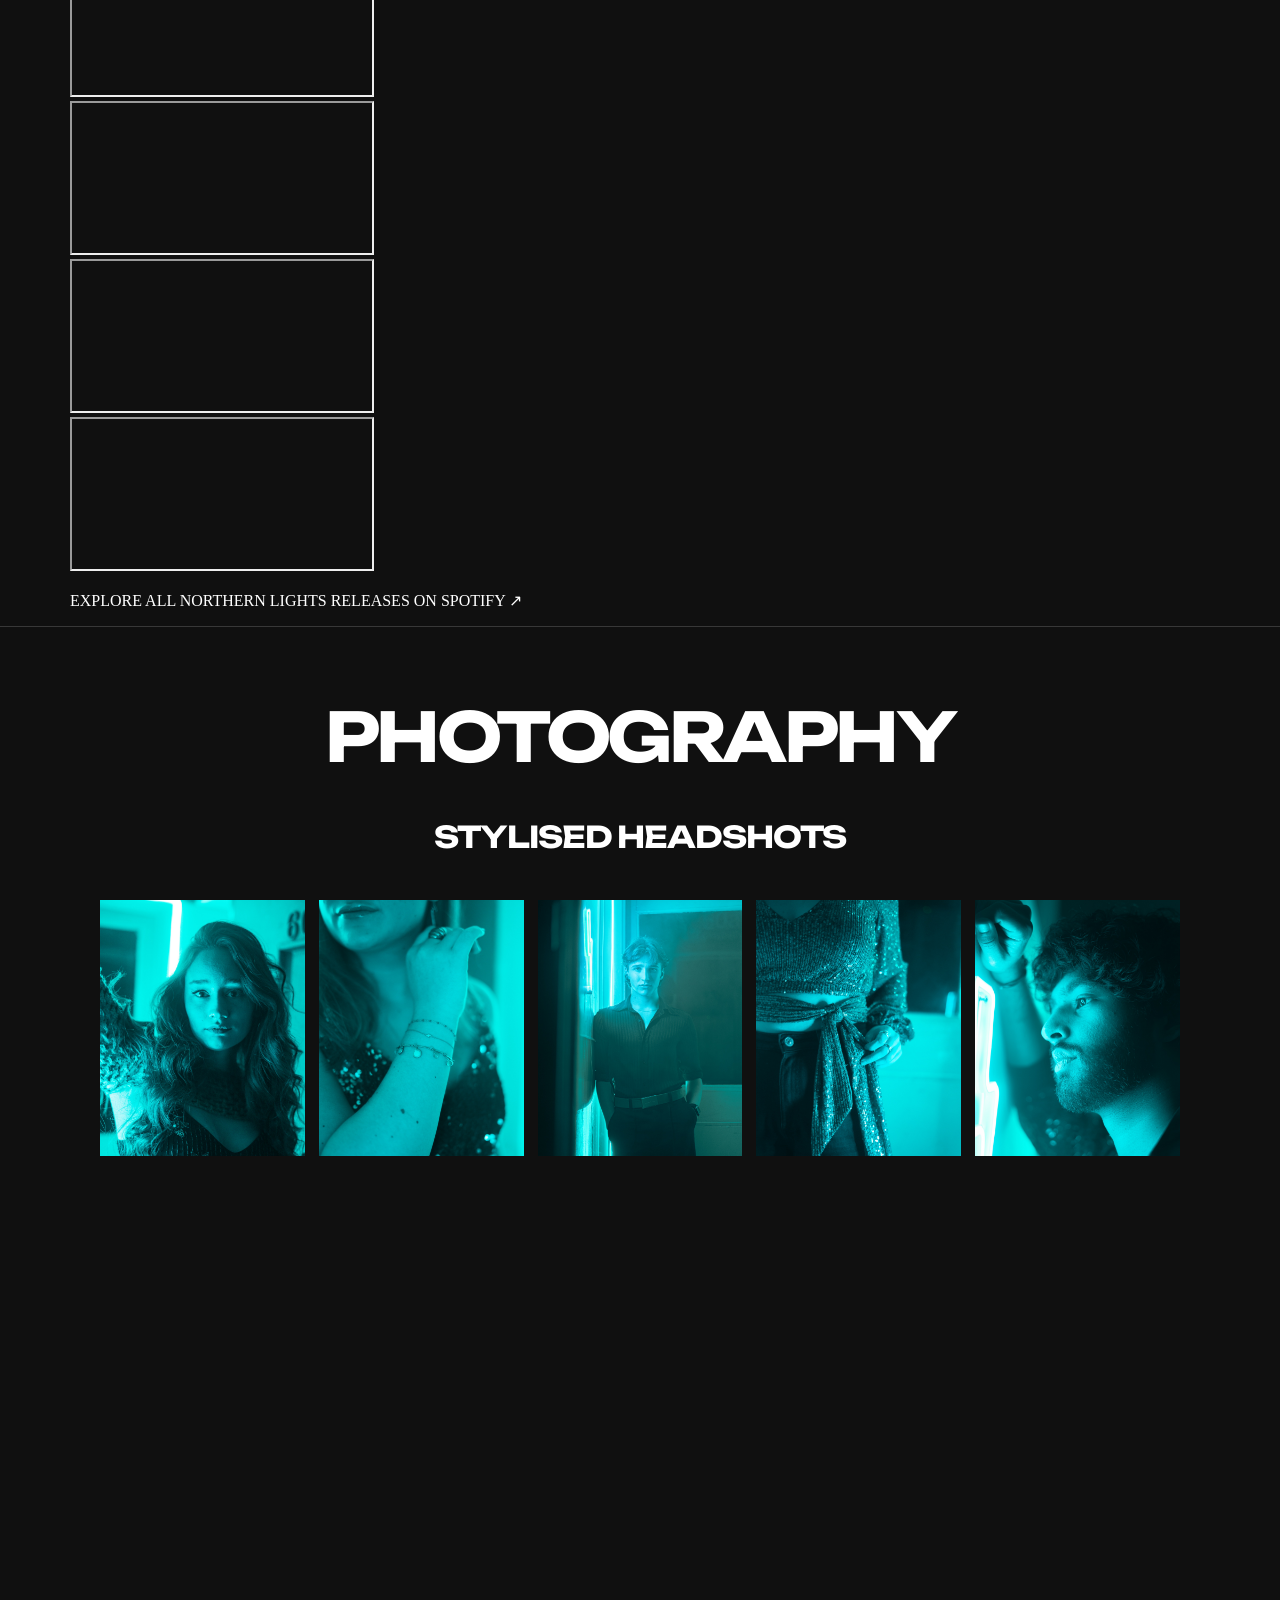
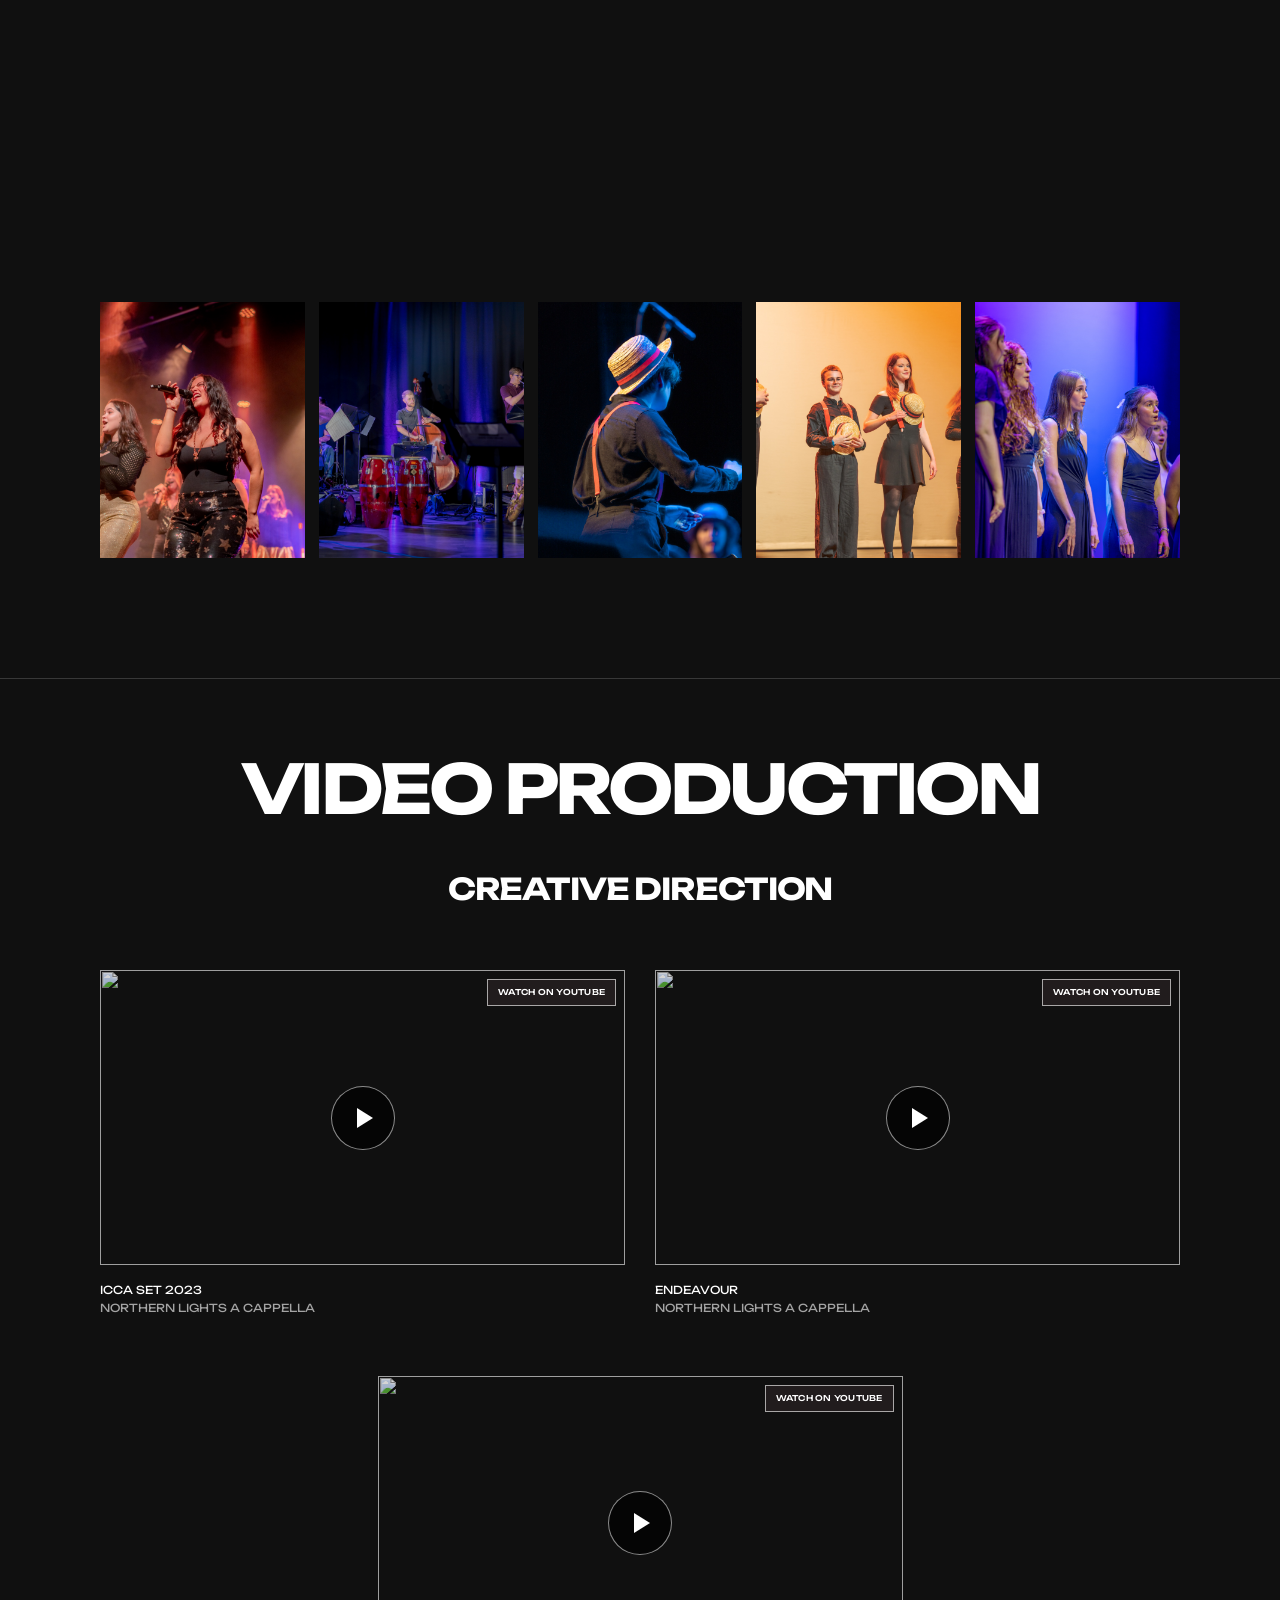
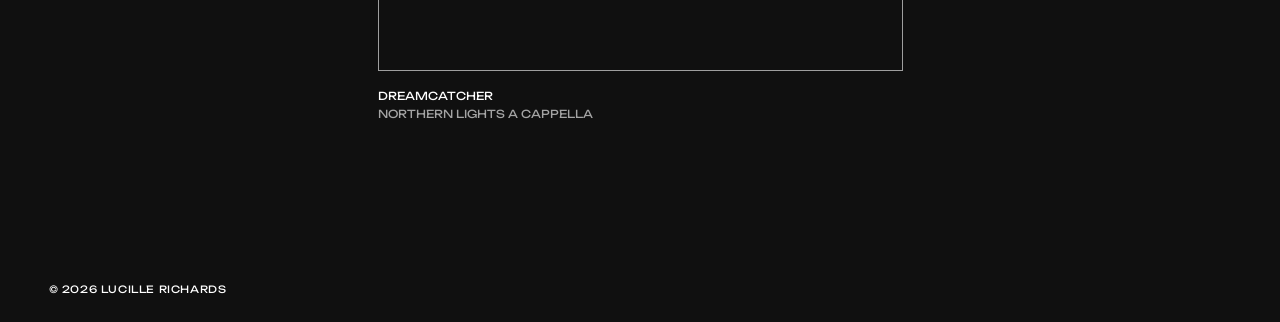
==== commit 3c6f511b: "Add Northern Lights Spotify discography section to portfolio" ====
--- a/index.html
+++ b/index.html
@@ -27,13 +27,13 @@
 </div>
 <div class="design-albums">
 <!-- Original artwork supplied by Lucille is stored locally under . -->
-<article class="artwork reveal"><a class="artwork-static artwork-link" href="meet-me-in-the-sky.html" aria-label="View the Meet Me in the Sky album artwork case study">
-<div aria-label="Meet Me in the Sky album artwork" class="art-image">
+<article class="artwork reveal"><div class="artwork-static">
+<a class="artwork-link" href="meet-me-in-the-sky.html" aria-label="View the Meet Me in the Sky album artwork case study"><div aria-label="Meet Me in the Sky album artwork" class="art-image">
 <div class="mock-art mock-art--sky"><small>NORTHERN LIGHTS</small><strong>MEET<br/>ME IN<br/>THE SKY</strong><em>2023</em></div>
 <img alt="Meet Me in the Sky — Northern Lights album artwork" data-optional-image="" loading="lazy" src="meet-me-in-the-sky.jpg"/>
-</div>
+</div></a>
 <div class="art-caption"><span>MEET ME IN THE SKY</span><span>ALBUM · 2023</span></div>
-</a></article>
+</div></article>
 <article class="artwork reveal"><div class="artwork-static">
 <div aria-label="Endeavour EP artwork" class="art-image">
 <div class="mock-art mock-art--endeavour"><small>NORTHERN LIGHTS</small><strong>END<br/>EAVOUR</strong><em>2024</em></div>
@@ -58,6 +58,28 @@
 </div>
 </div>
 </section></div>
+
+<section class="discography-section" id="discography" aria-labelledby="discography-heading">
+  <div class="section-inner">
+    <div class="design-intro reveal"><h2 class="design-title" id="discography-heading">NORTHERN LIGHTS <span class="discography-second-line">DISCOGRAPHY</span></h2></div>
+    <p class="discography-intro reveal">A selection of recordings from Northern Lights A Cappella. Listen to the finished releases on Spotify.</p>
+    <div class="discography-grid">
+      <article class="discography-release reveal">
+        <iframe title="Northern Lights — Dreamcatcher on Spotify" src="https://open.spotify.com/embed/album/3MLkNhSqrSFq9u5VumBI6v?utm_source=generator" loading="lazy" allow="autoplay; clipboard-write; encrypted-media; fullscreen; picture-in-picture" allowfullscreen></iframe>
+      </article>
+      <article class="discography-release reveal">
+        <iframe title="Northern Lights — Endeavour on Spotify" src="https://open.spotify.com/embed/album/4Np5Ybw1ZQVsTFV6p18Fx8?utm_source=generator" loading="lazy" allow="autoplay; clipboard-write; encrypted-media; fullscreen; picture-in-picture" allowfullscreen></iframe>
+      </article>
+      <article class="discography-release reveal">
+        <iframe title="Northern Lights recording on Spotify" src="https://open.spotify.com/embed/album/69NQtU6kRWHy9jvjFjAoBm?utm_source=generator" loading="lazy" allow="autoplay; clipboard-write; encrypted-media; fullscreen; picture-in-picture" allowfullscreen></iframe>
+      </article>
+      <article class="discography-release reveal">
+        <iframe title="Northern Lights recording on Spotify" src="https://open.spotify.com/embed/album/4usRGtW1t0Kr4UjUcbcdlZ?utm_source=generator" loading="lazy" allow="autoplay; clipboard-write; encrypted-media; fullscreen; picture-in-picture" allowfullscreen></iframe>
+      </article>
+    </div>
+    <p class="discography-outro"><a href="https://open.spotify.com/artist/5JWpTgyscNWCxc80lp5Oc2" target="_blank" rel="noopener noreferrer">EXPLORE ALL NORTHERN LIGHTS RELEASES ON SPOTIFY ↗</a></p>
+  </div>
+</section>
 <section aria-labelledby="photography-heading" class="photography-section" id="photography">
 <div class="media-intro design-page-intro reveal"><h2 class="section-heading" id="photography-heading">PHOTOGRAPHY</h2></div>
 <div class="section-inner">
--- a/styles.css
+++ b/styles.css
@@ -1189,3 +1189,27 @@
   .tee-stack .tee-image { aspect-ratio: 7 / 8; }
   .design-tour { padding-top: 70px; padding-bottom: 80px; }
 }
+
+
+/* Asset-loading polish — allow the real media to appear without a coloured
+   placeholder or an unrelated mockup flashing before it loads. */
+.art-image, .tee-image, .headshot-photo, .wireframe-media-card,
+.wireframe-photo-block, .wireframe-project-image-row > *,
+.creative-video .video-box, .creative-video .video-placeholder {
+  background-color: transparent;
+}
+.art-image:has(img[src]) .mock-art,
+.tee-image:has(img[src]) .mock-tee,
+.logo-frame:has(img[src]) .logo-fallback {
+  display: none;
+}
+img.asset-loading {
+  opacity: 0;
+}
+img.asset-loaded {
+  opacity: 1;
+  transition: opacity 520ms ease-out;
+}
+@media (prefers-reduced-motion: reduce) {
+  img.asset-loading, img.asset-loaded { opacity: 1; transition: none; }
+}
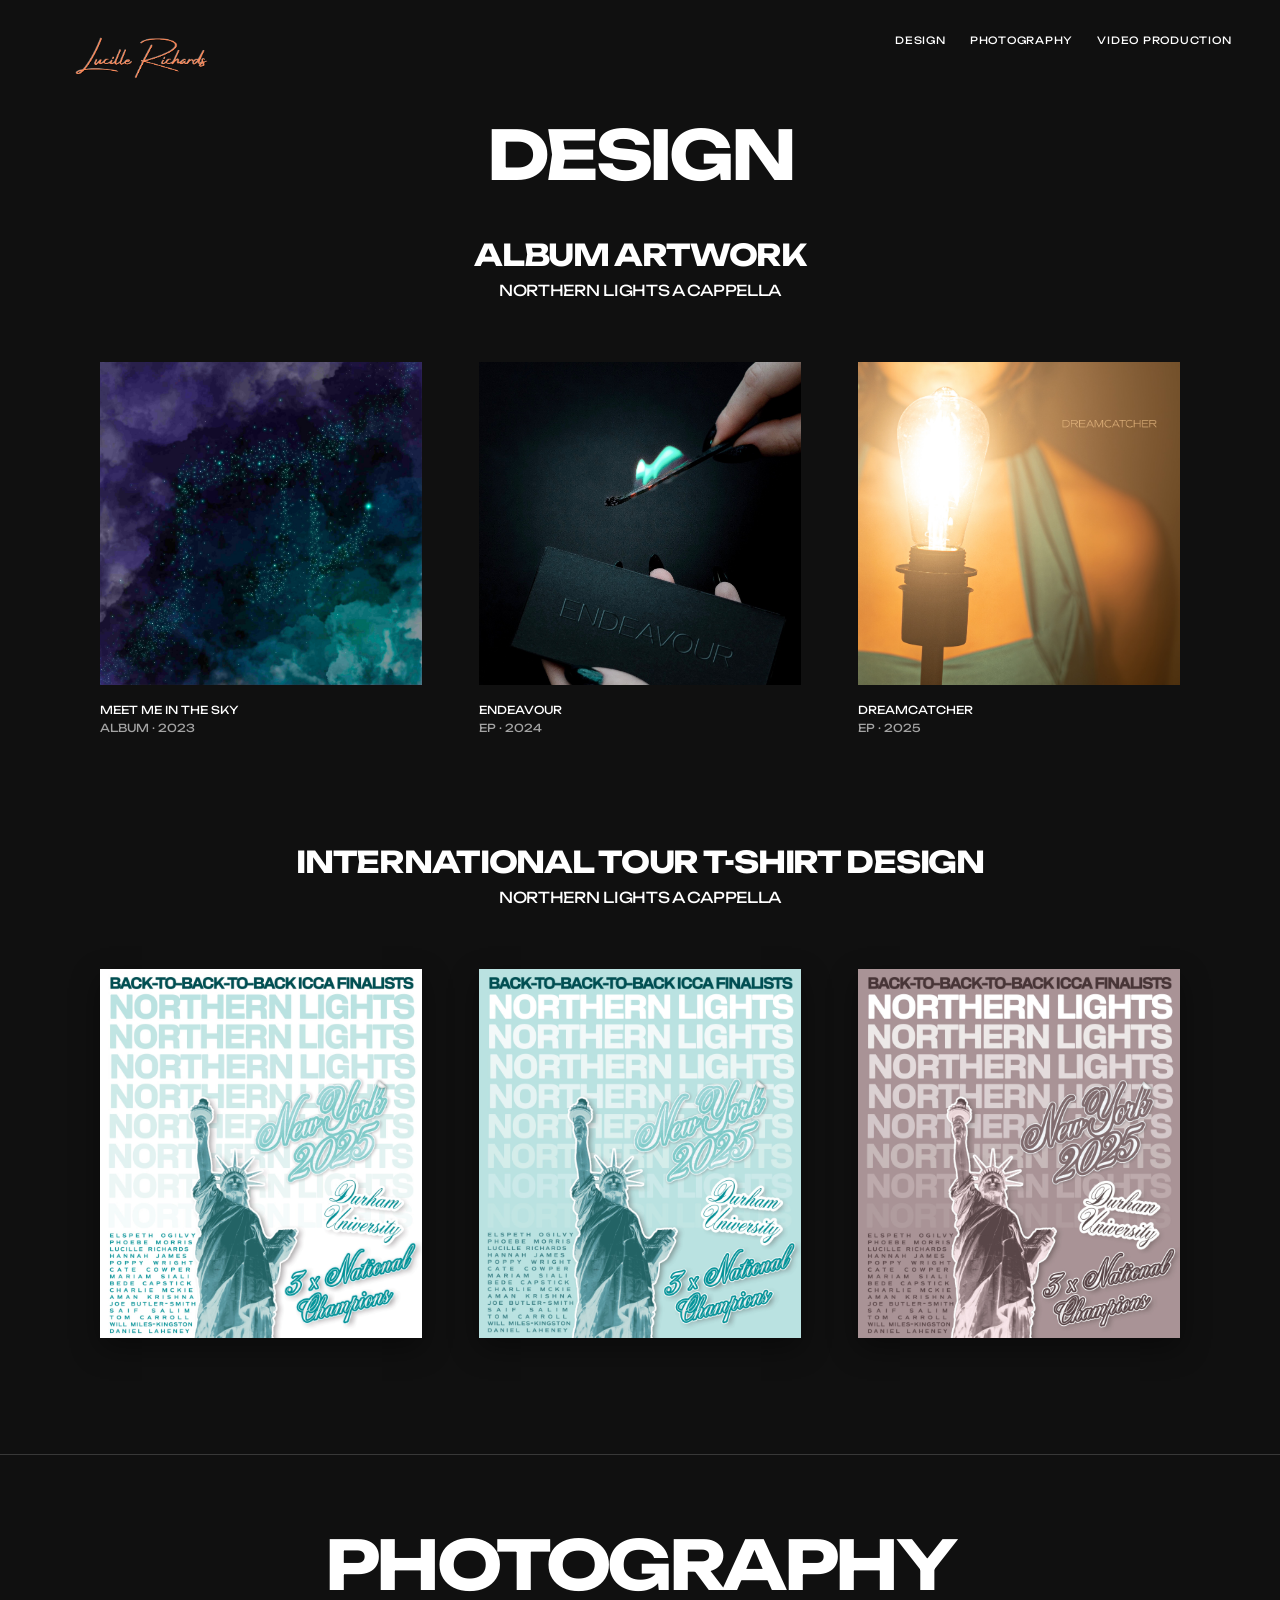
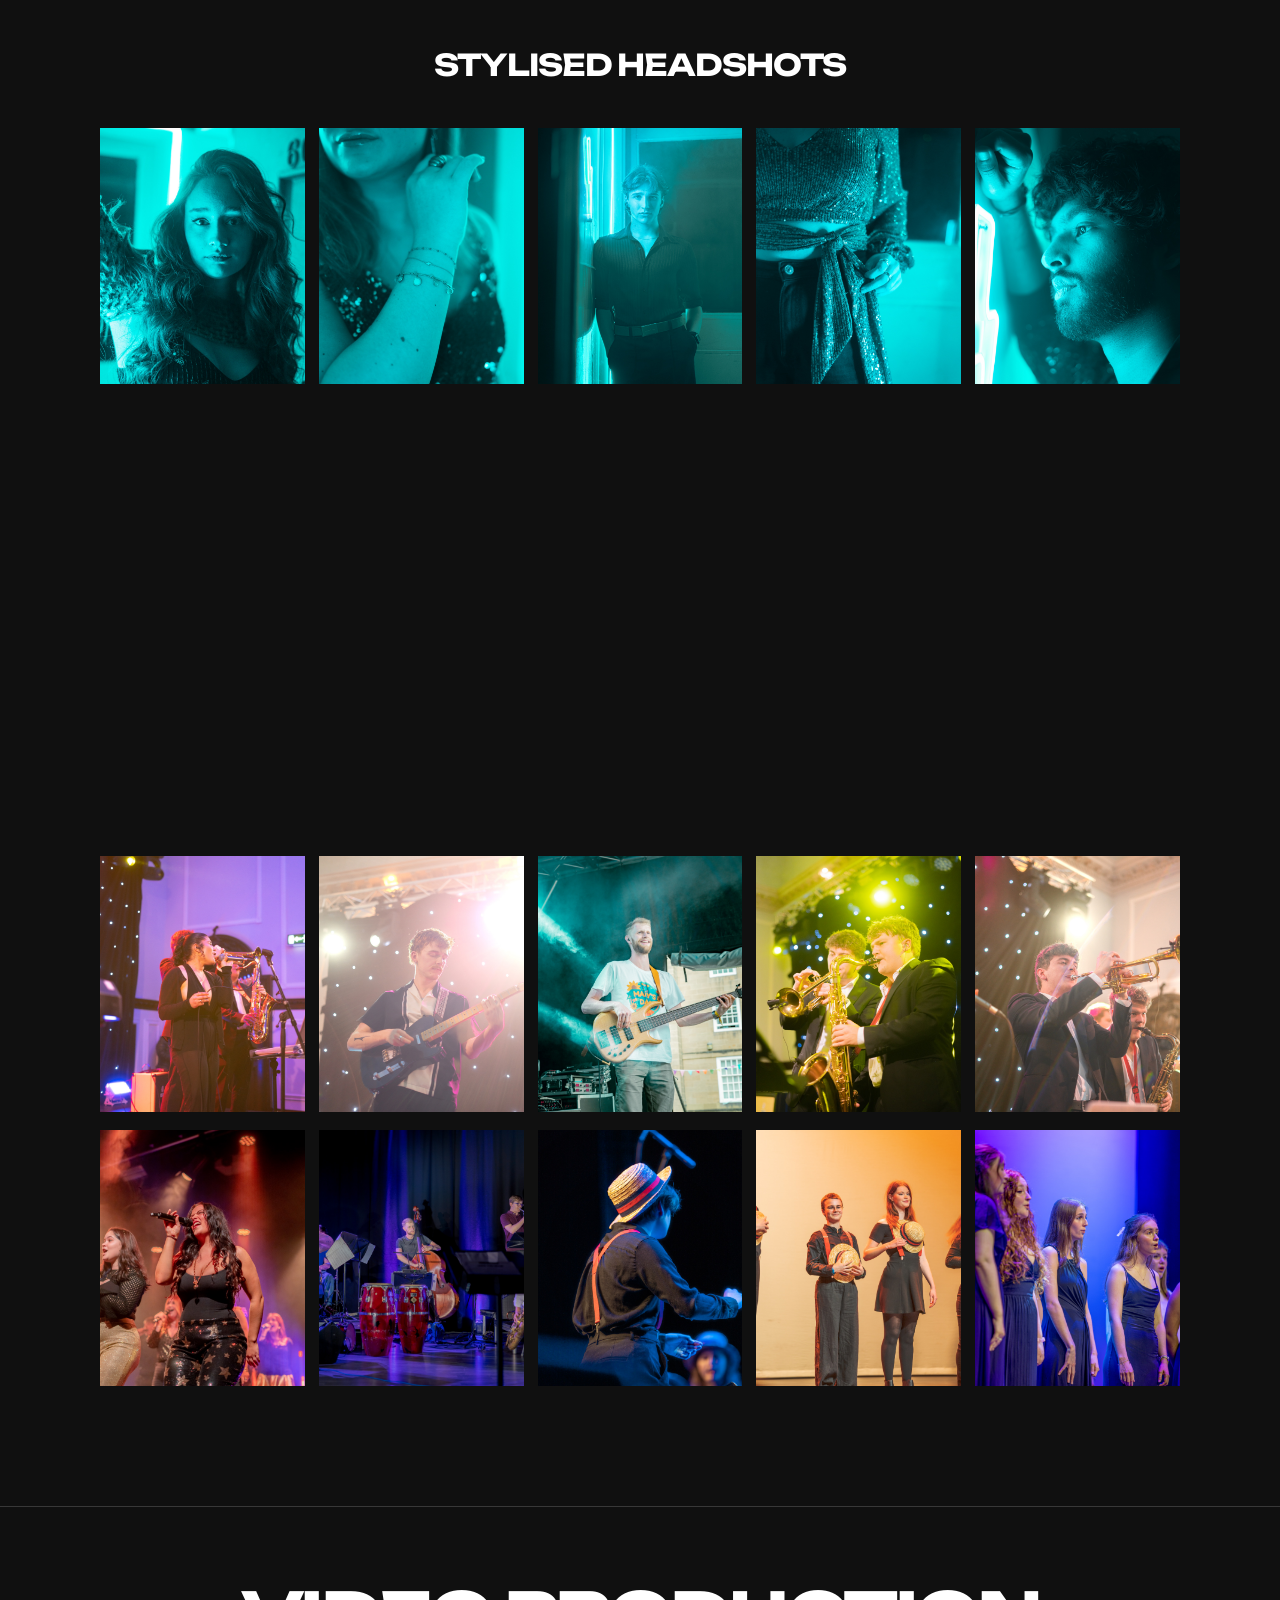
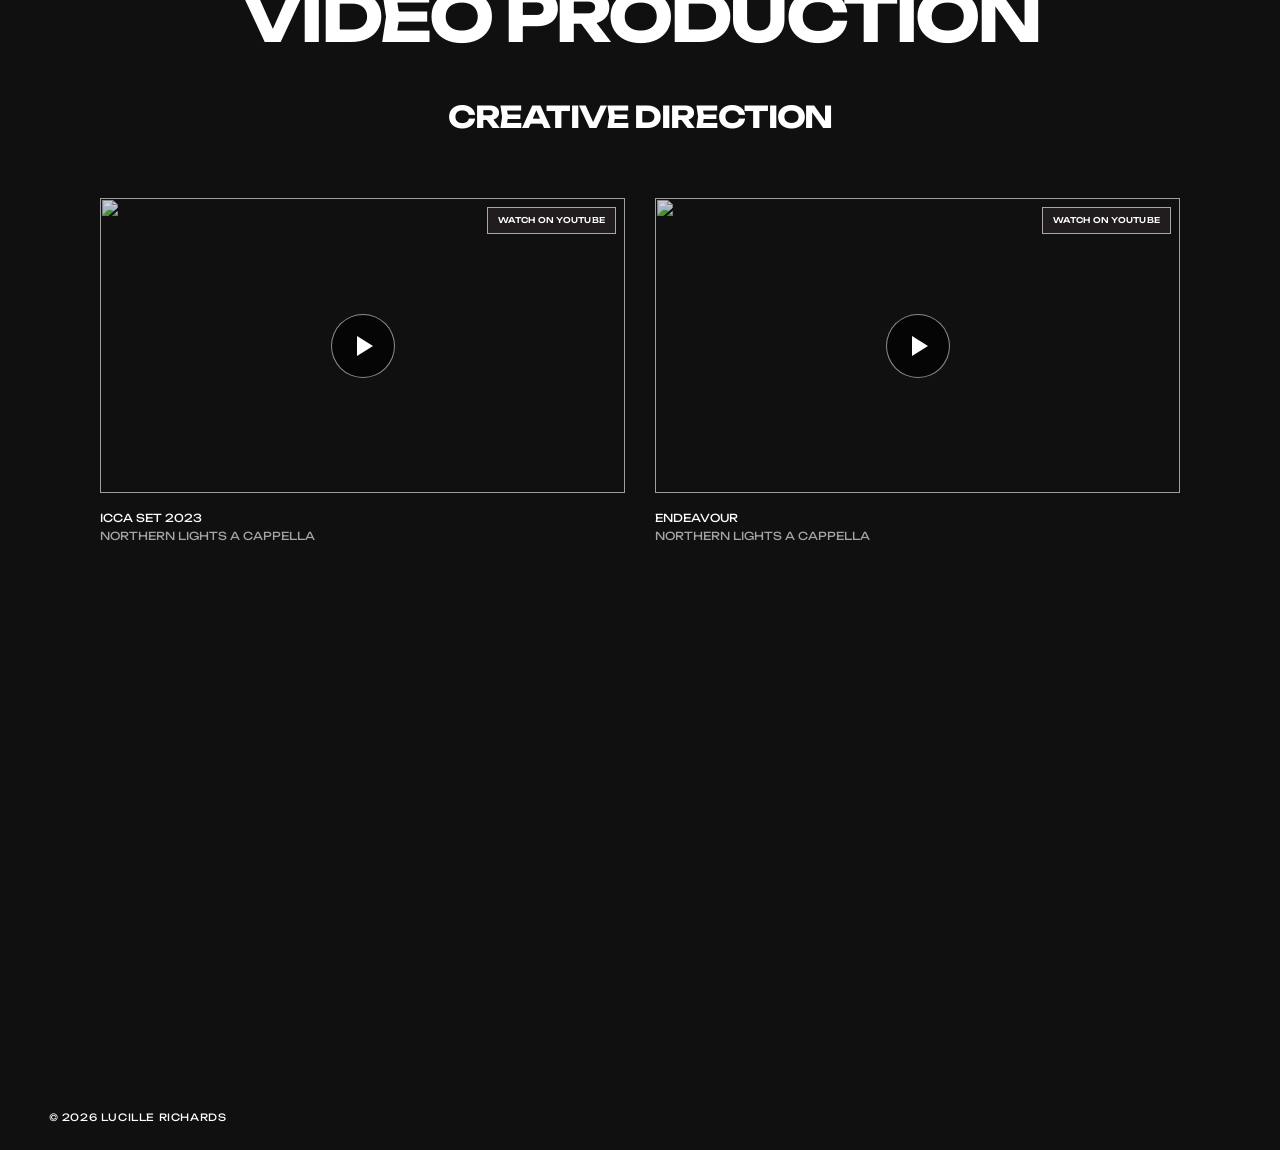
==== commit 8c5a0095: "Remove Spotify discography section" ====
--- a/index.html
+++ b/index.html
@@ -59,27 +59,6 @@
 </div>
 </section></div>
 
-<section class="discography-section" id="discography" aria-labelledby="discography-heading">
-  <div class="section-inner">
-    <div class="design-intro reveal"><h2 class="design-title" id="discography-heading">NORTHERN LIGHTS <span class="discography-second-line">DISCOGRAPHY</span></h2></div>
-    <p class="discography-intro reveal">A selection of recordings from Northern Lights A Cappella. Listen to the finished releases on Spotify.</p>
-    <div class="discography-grid">
-      <article class="discography-release reveal">
-        <iframe title="Northern Lights — Dreamcatcher on Spotify" src="https://open.spotify.com/embed/album/3MLkNhSqrSFq9u5VumBI6v?utm_source=generator" loading="lazy" allow="autoplay; clipboard-write; encrypted-media; fullscreen; picture-in-picture" allowfullscreen></iframe>
-      </article>
-      <article class="discography-release reveal">
-        <iframe title="Northern Lights — Endeavour on Spotify" src="https://open.spotify.com/embed/album/4Np5Ybw1ZQVsTFV6p18Fx8?utm_source=generator" loading="lazy" allow="autoplay; clipboard-write; encrypted-media; fullscreen; picture-in-picture" allowfullscreen></iframe>
-      </article>
-      <article class="discography-release reveal">
-        <iframe title="Northern Lights recording on Spotify" src="https://open.spotify.com/embed/album/69NQtU6kRWHy9jvjFjAoBm?utm_source=generator" loading="lazy" allow="autoplay; clipboard-write; encrypted-media; fullscreen; picture-in-picture" allowfullscreen></iframe>
-      </article>
-      <article class="discography-release reveal">
-        <iframe title="Northern Lights recording on Spotify" src="https://open.spotify.com/embed/album/4usRGtW1t0Kr4UjUcbcdlZ?utm_source=generator" loading="lazy" allow="autoplay; clipboard-write; encrypted-media; fullscreen; picture-in-picture" allowfullscreen></iframe>
-      </article>
-    </div>
-    <p class="discography-outro"><a href="https://open.spotify.com/artist/5JWpTgyscNWCxc80lp5Oc2" target="_blank" rel="noopener noreferrer">EXPLORE ALL NORTHERN LIGHTS RELEASES ON SPOTIFY ↗</a></p>
-  </div>
-</section>
 <section aria-labelledby="photography-heading" class="photography-section" id="photography">
 <div class="media-intro design-page-intro reveal"><h2 class="section-heading" id="photography-heading">PHOTOGRAPHY</h2></div>
 <div class="section-inner">
--- a/styles.css
+++ b/styles.css
@@ -1213,3 +1213,46 @@
 @media (prefers-reduced-motion: reduce) {
   img.asset-loading, img.asset-loaded { opacity: 1; transition: none; }
 }
+
+
+/* Northern Lights discography — native Spotify players within portfolio layout */
+.discography-section {
+  border-top:1px solid rgba(255,255,255,.17);
+  padding:78px 0 105px;
+}
+.discography-section .section-inner { max-width:1140px; }
+.discography-second-line { display:block; }
+.discography-intro {
+  max-width:620px;
+  margin:20px 0 42px;
+  font:400 clamp(12px,1.1vw,15px)/1.8 var(--unbounded);
+  color:rgba(255,255,255,.75);
+}
+.discography-grid {
+  display:grid;
+  grid-template-columns:repeat(2,minmax(0,1fr));
+  gap:24px;
+}
+.discography-release { min-width:0; }
+.discography-release iframe {
+  width:100%;
+  height:352px;
+  display:block;
+  border:0;
+  border-radius:12px;
+  background:transparent;
+}
+.discography-outro {margin:36px 0 0;}
+.discography-outro a {
+  color:inherit;
+  font:500 11px/1.6 var(--unbounded);
+  letter-spacing:.055em;
+  text-underline-offset:5px;
+}
+.discography-outro a:hover {color:var(--coral);}
+@media(max-width:700px) {
+  .discography-section {padding:62px 0 75px;}
+  .discography-grid {grid-template-columns:1fr;gap:16px;}
+  .discography-intro {margin:17px 0 30px;}
+  .discography-release iframe {height:352px;}
+}
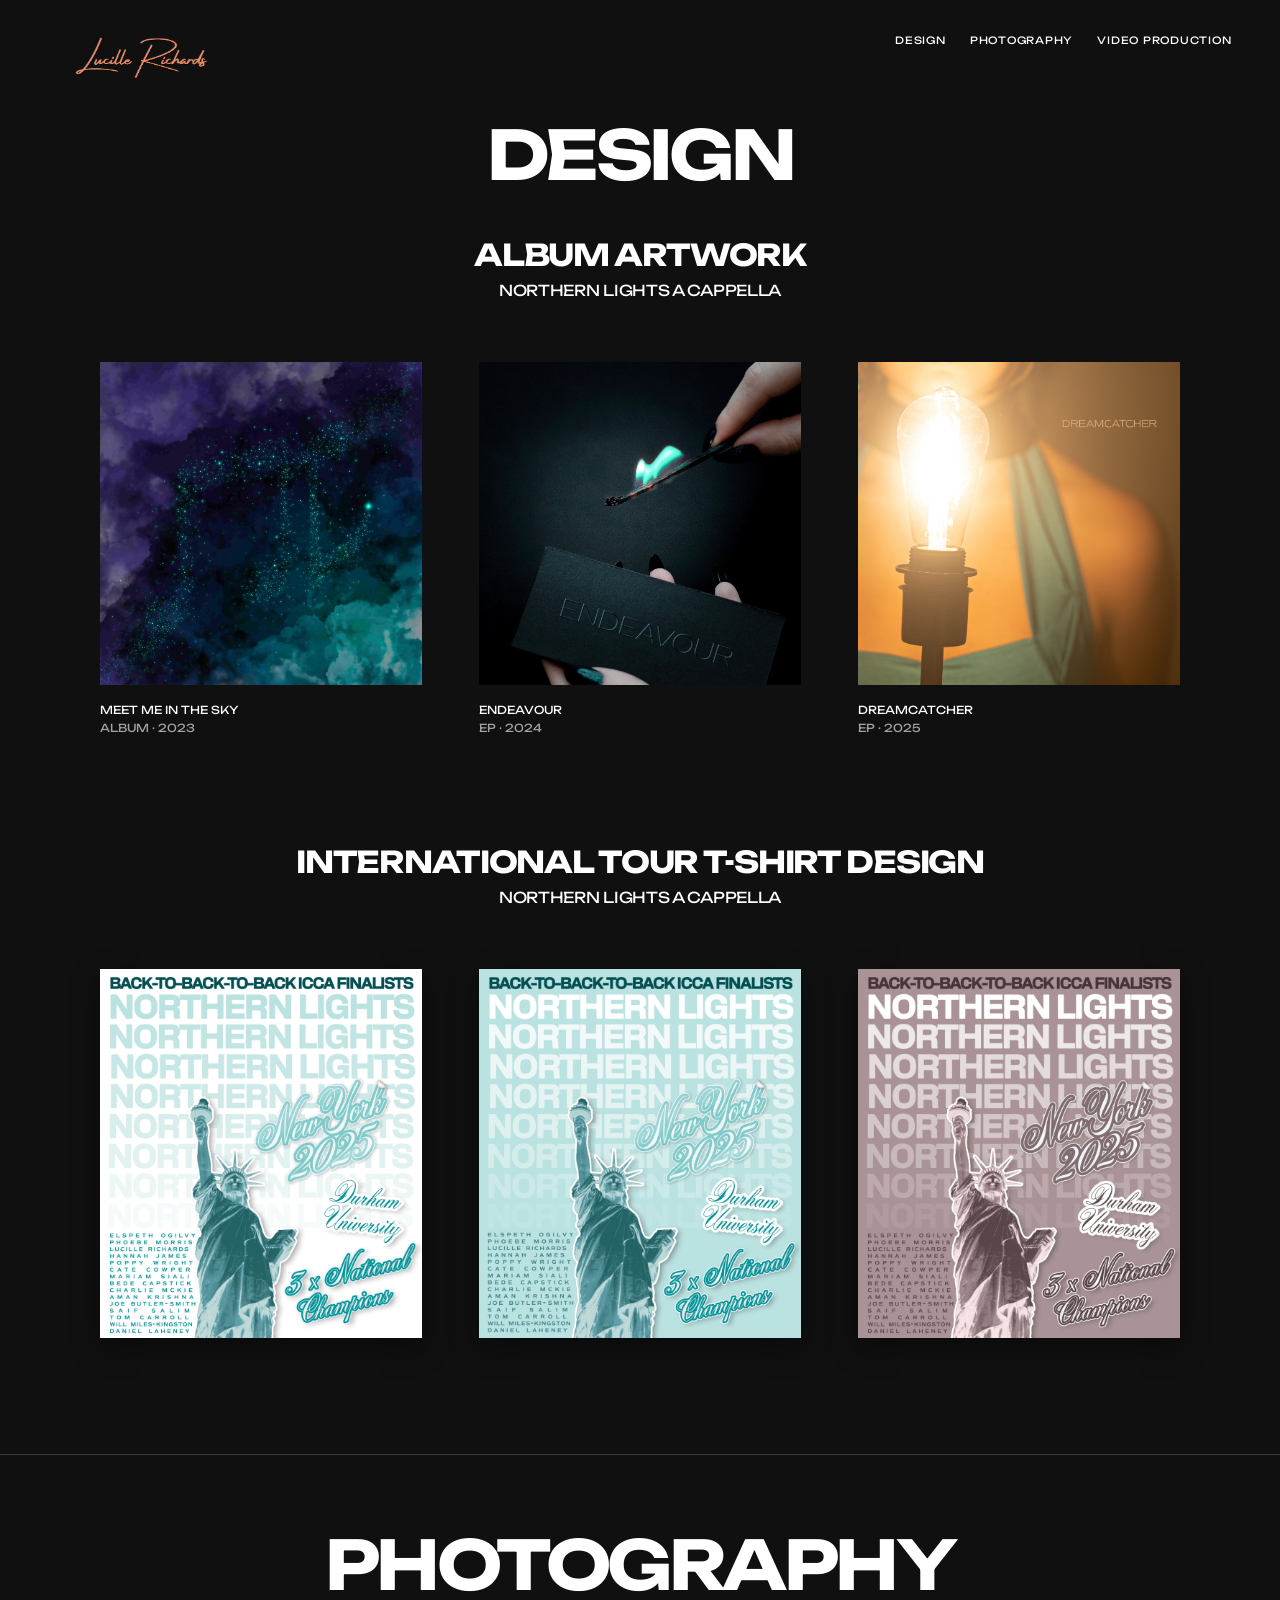
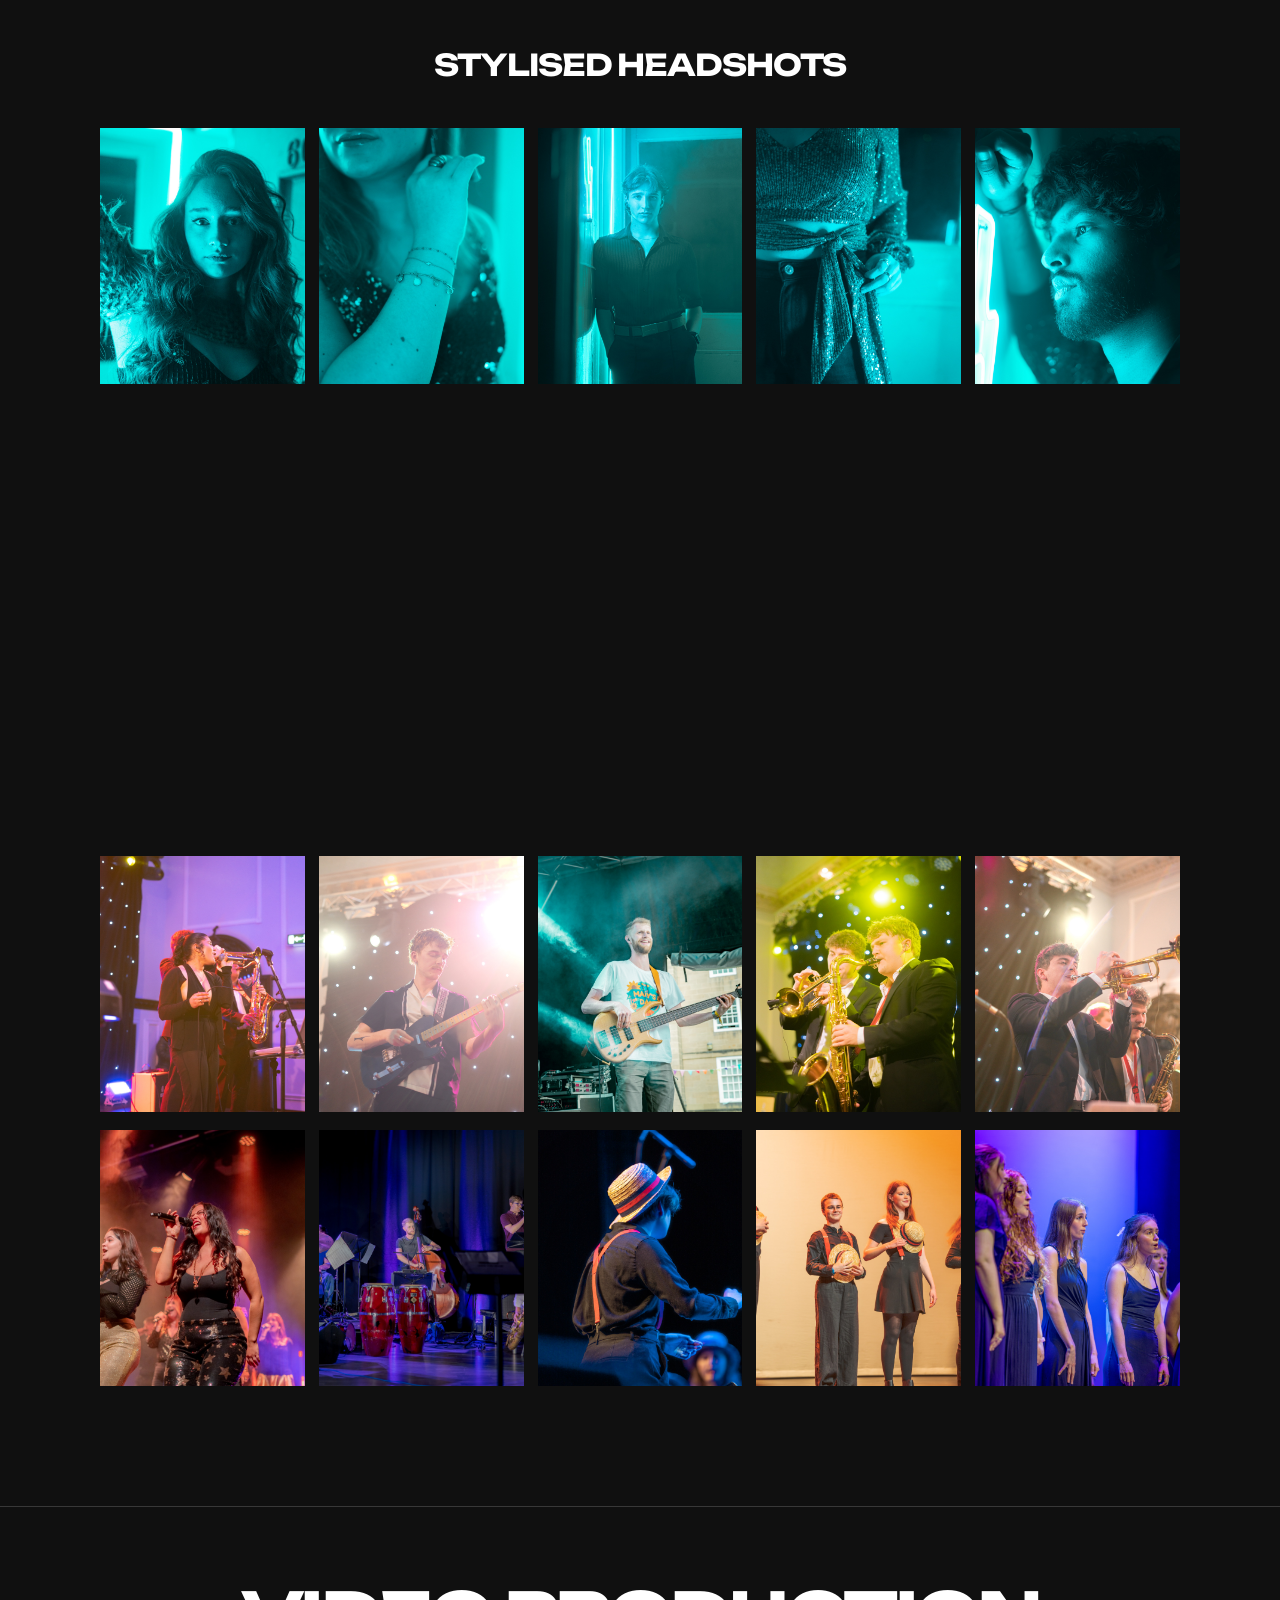
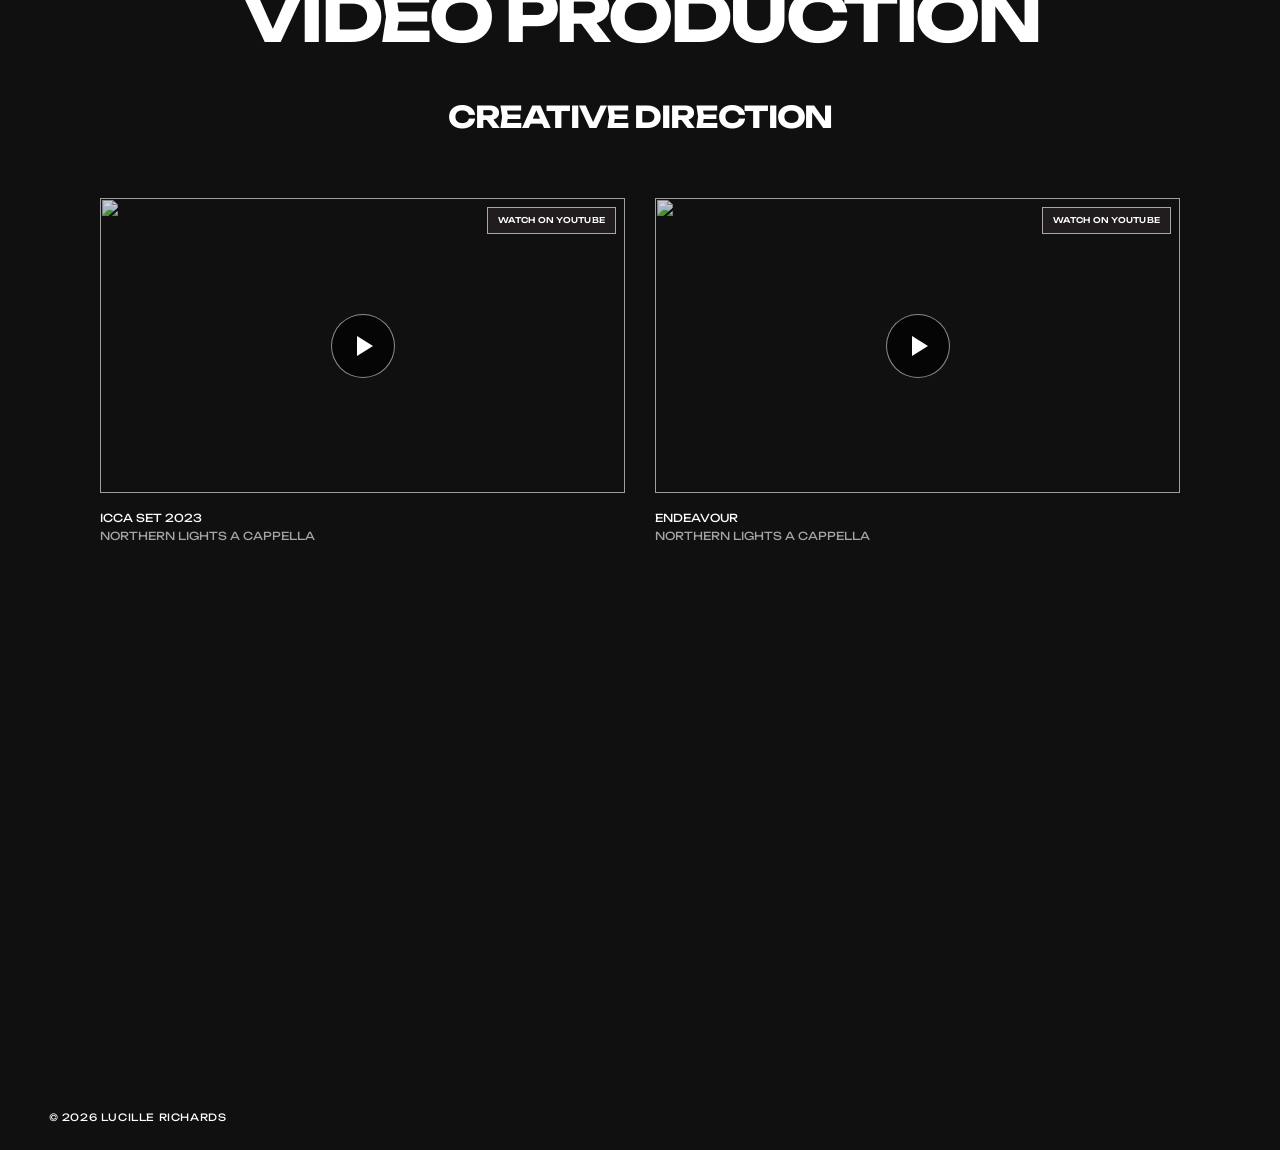
==== commit 970e40a9: "Configure portfolio social share previews with album cover" ====
--- a/index.html
+++ b/index.html
@@ -4,6 +4,17 @@
 <meta charset="utf-8"/><meta content="strict-origin-when-cross-origin" name="referrer"/><meta content="width=device-width,initial-scale=1" name="viewport"/>
 <meta content="Design and creative direction portfolio by Lucille Richards." name="description"/>
 <meta content="#101010" name="theme-color"/>
+<meta property="og:type" content="website"/>
+<meta property="og:site_name" content="Lucille Richards"/>
+<meta property="og:title" content="Lucille Richards — Creative Portfolio"/>
+<meta property="og:description" content="Design, creative direction, photography and video production by Lucille Richards."/>
+<meta property="og:url" content="https://lucillerichards.com/"/>
+<meta property="og:image" content="https://lucillerichards.com/portfolio-share-image.jpg"/>
+<meta property="og:image:width" content="2048"/>
+<meta property="og:image:height" content="2048"/>
+<meta property="og:image:alt" content="Purple and teal Northern Lights album artwork with a starry musical note"/>
+<meta name="twitter:card" content="summary_large_image"/>
+<meta name="twitter:image" content="https://lucillerichards.com/portfolio-share-image.jpg"/>
 <title>Lucille Richards: Design, Video Production &amp; Photography</title>
 <link rel="icon" type="image/svg+xml" href="/favicon-transparent.svg?v=4"/>
 <link rel="apple-touch-icon" href="/lr-favicon-v2.png?v=3"/>
--- a/styles.css
+++ b/styles.css
@@ -1213,46 +1213,3 @@
 @media (prefers-reduced-motion: reduce) {
   img.asset-loading, img.asset-loaded { opacity: 1; transition: none; }
 }
-
-
-/* Northern Lights discography — native Spotify players within portfolio layout */
-.discography-section {
-  border-top:1px solid rgba(255,255,255,.17);
-  padding:78px 0 105px;
-}
-.discography-section .section-inner { max-width:1140px; }
-.discography-second-line { display:block; }
-.discography-intro {
-  max-width:620px;
-  margin:20px 0 42px;
-  font:400 clamp(12px,1.1vw,15px)/1.8 var(--unbounded);
-  color:rgba(255,255,255,.75);
-}
-.discography-grid {
-  display:grid;
-  grid-template-columns:repeat(2,minmax(0,1fr));
-  gap:24px;
-}
-.discography-release { min-width:0; }
-.discography-release iframe {
-  width:100%;
-  height:352px;
-  display:block;
-  border:0;
-  border-radius:12px;
-  background:transparent;
-}
-.discography-outro {margin:36px 0 0;}
-.discography-outro a {
-  color:inherit;
-  font:500 11px/1.6 var(--unbounded);
-  letter-spacing:.055em;
-  text-underline-offset:5px;
-}
-.discography-outro a:hover {color:var(--coral);}
-@media(max-width:700px) {
-  .discography-section {padding:62px 0 75px;}
-  .discography-grid {grid-template-columns:1fr;gap:16px;}
-  .discography-intro {margin:17px 0 30px;}
-  .discography-release iframe {height:352px;}
-}
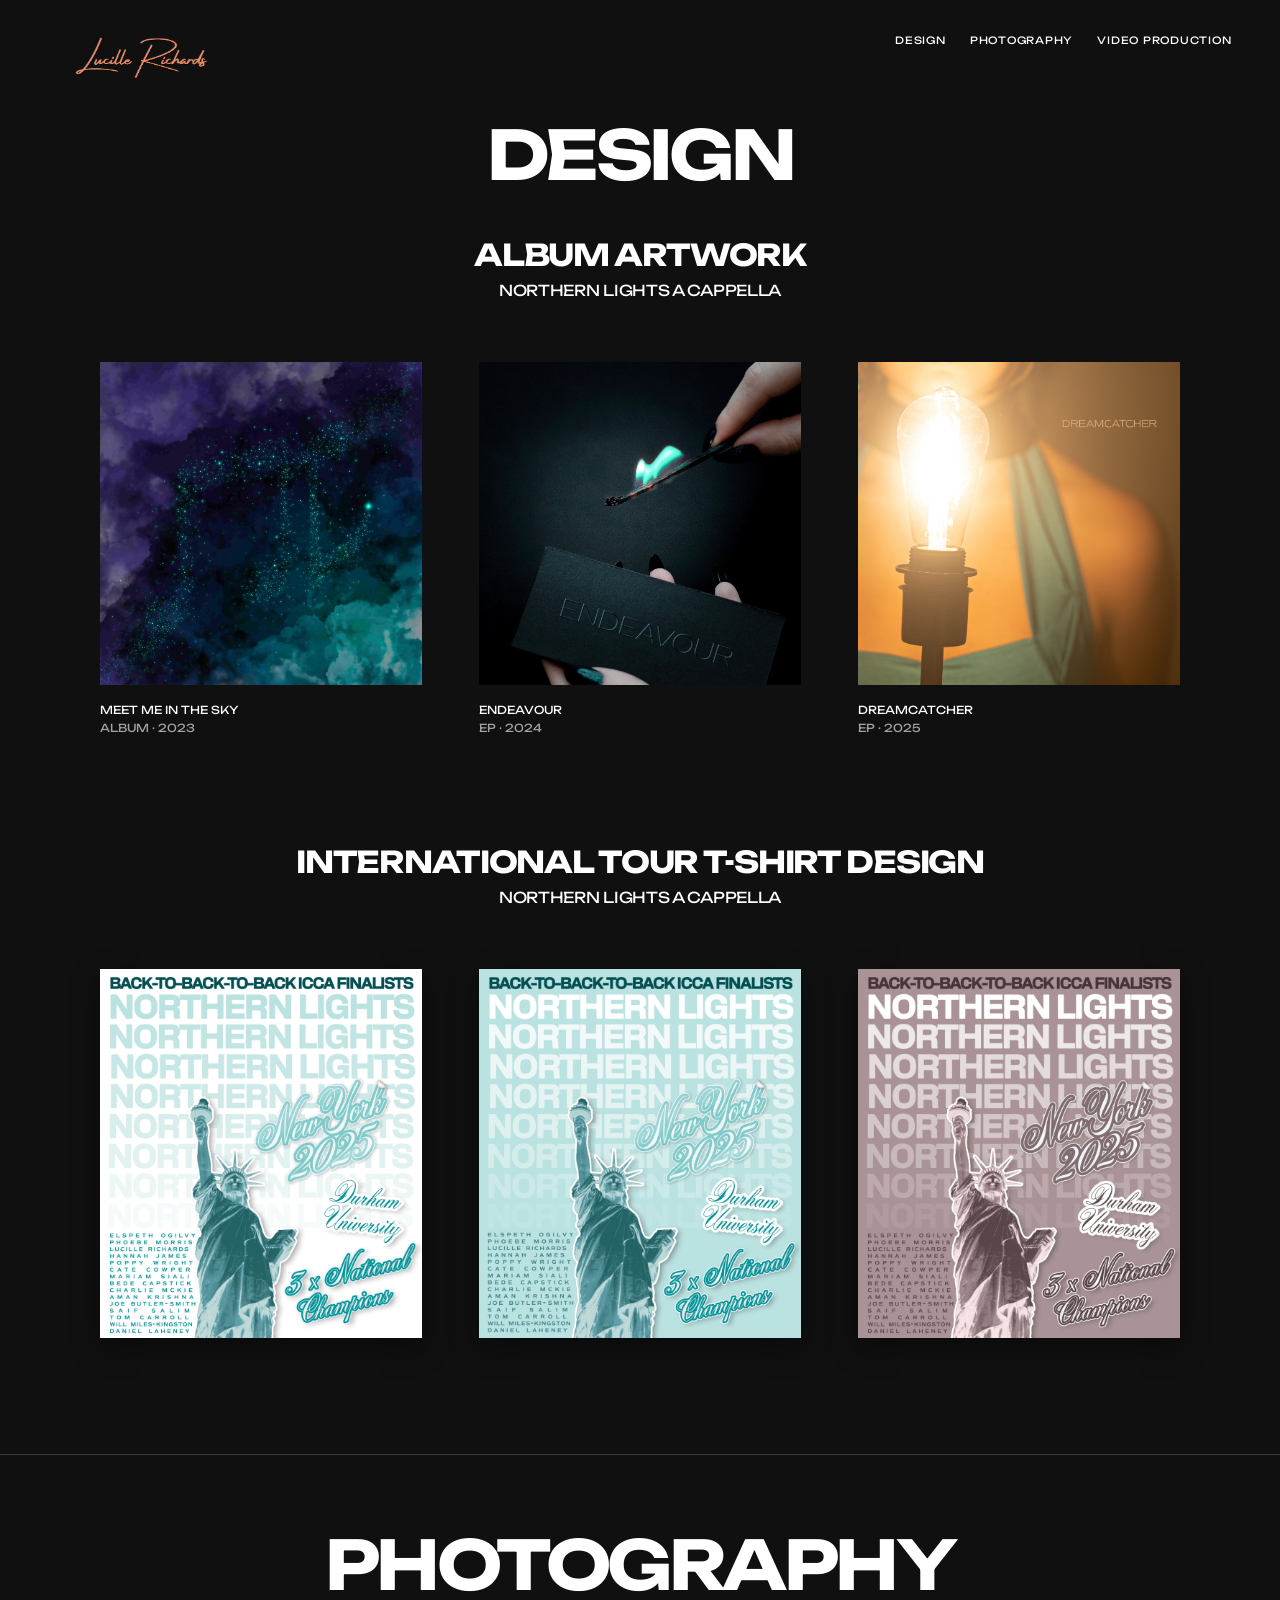
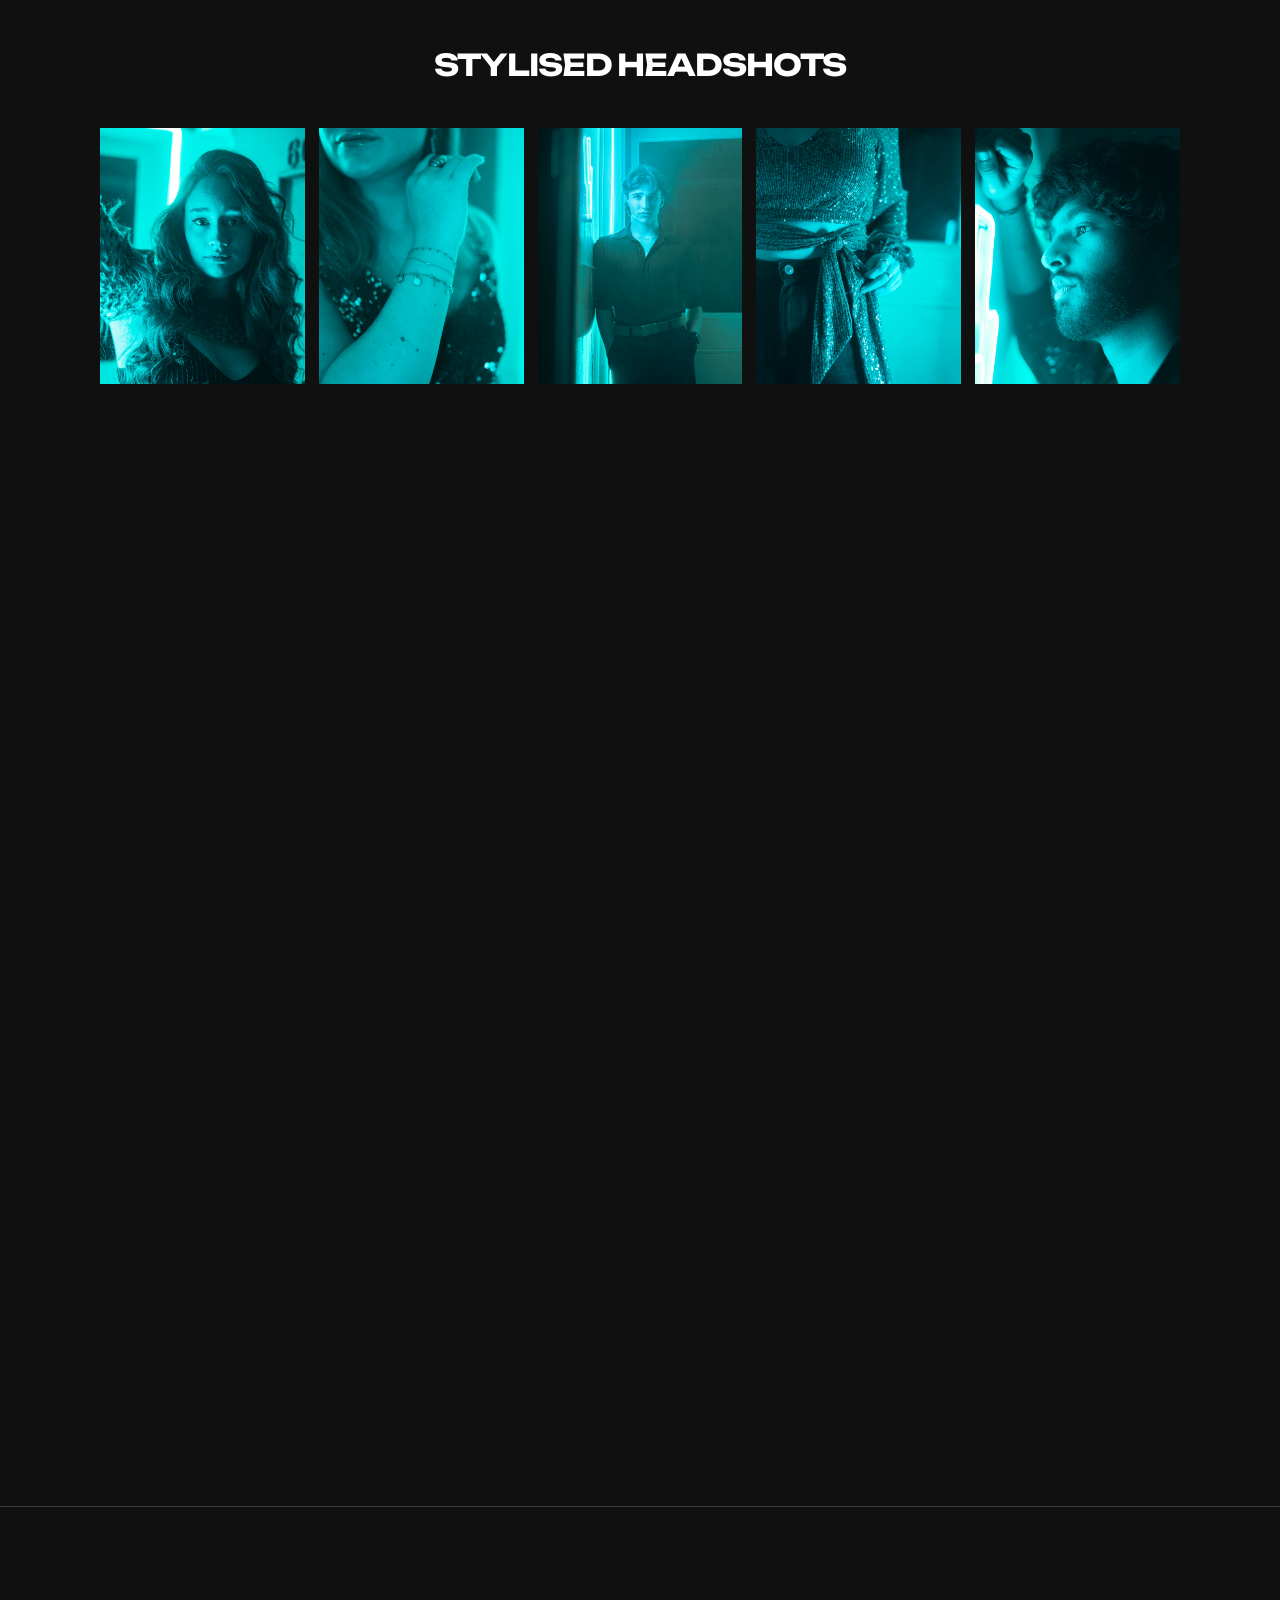
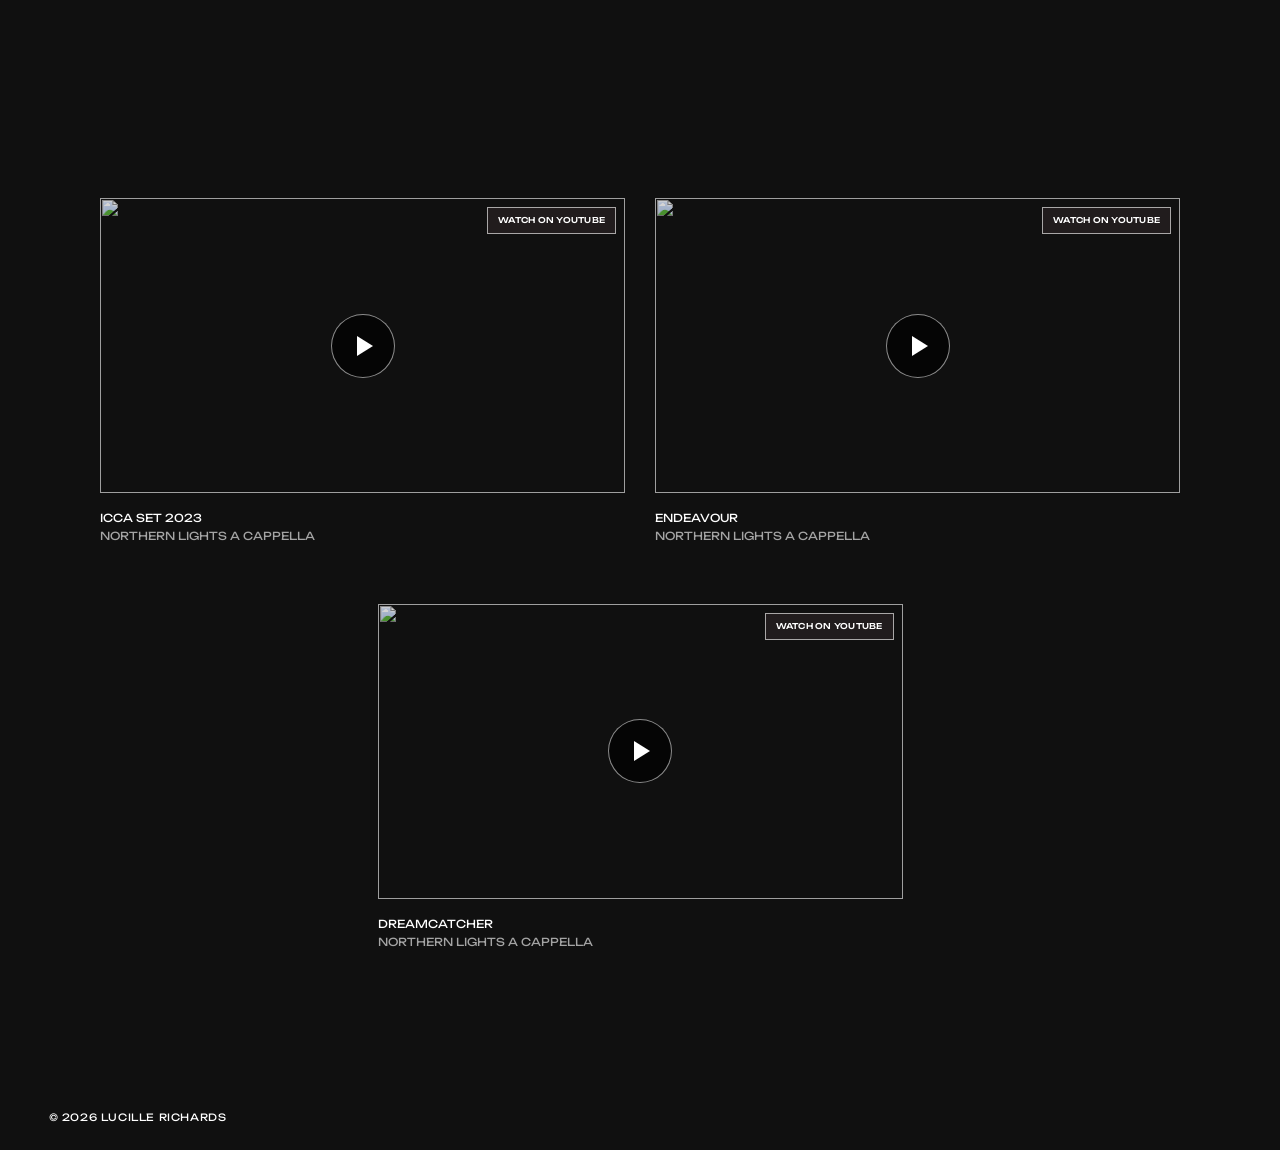
==== commit a4cc07ad: "Use clean case-study URL from portfolio homepage" ====
--- a/index.html
+++ b/index.html
@@ -39,7 +39,7 @@
 <div class="design-albums">
 <!-- Original artwork supplied by Lucille is stored locally under . -->
 <article class="artwork reveal"><div class="artwork-static">
-<a class="artwork-link" href="meet-me-in-the-sky.html" aria-label="View the Meet Me in the Sky album artwork case study"><div aria-label="Meet Me in the Sky album artwork" class="art-image">
+<a class="artwork-link" href="/meet-me-in-the-sky/" aria-label="View the Meet Me in the Sky album artwork case study"><div aria-label="Meet Me in the Sky album artwork" class="art-image">
 <div class="mock-art mock-art--sky"><small>NORTHERN LIGHTS</small><strong>MEET<br/>ME IN<br/>THE SKY</strong><em>2023</em></div>
 <img alt="Meet Me in the Sky — Northern Lights album artwork" data-optional-image="" loading="lazy" src="meet-me-in-the-sky.jpg"/>
 </div></a>
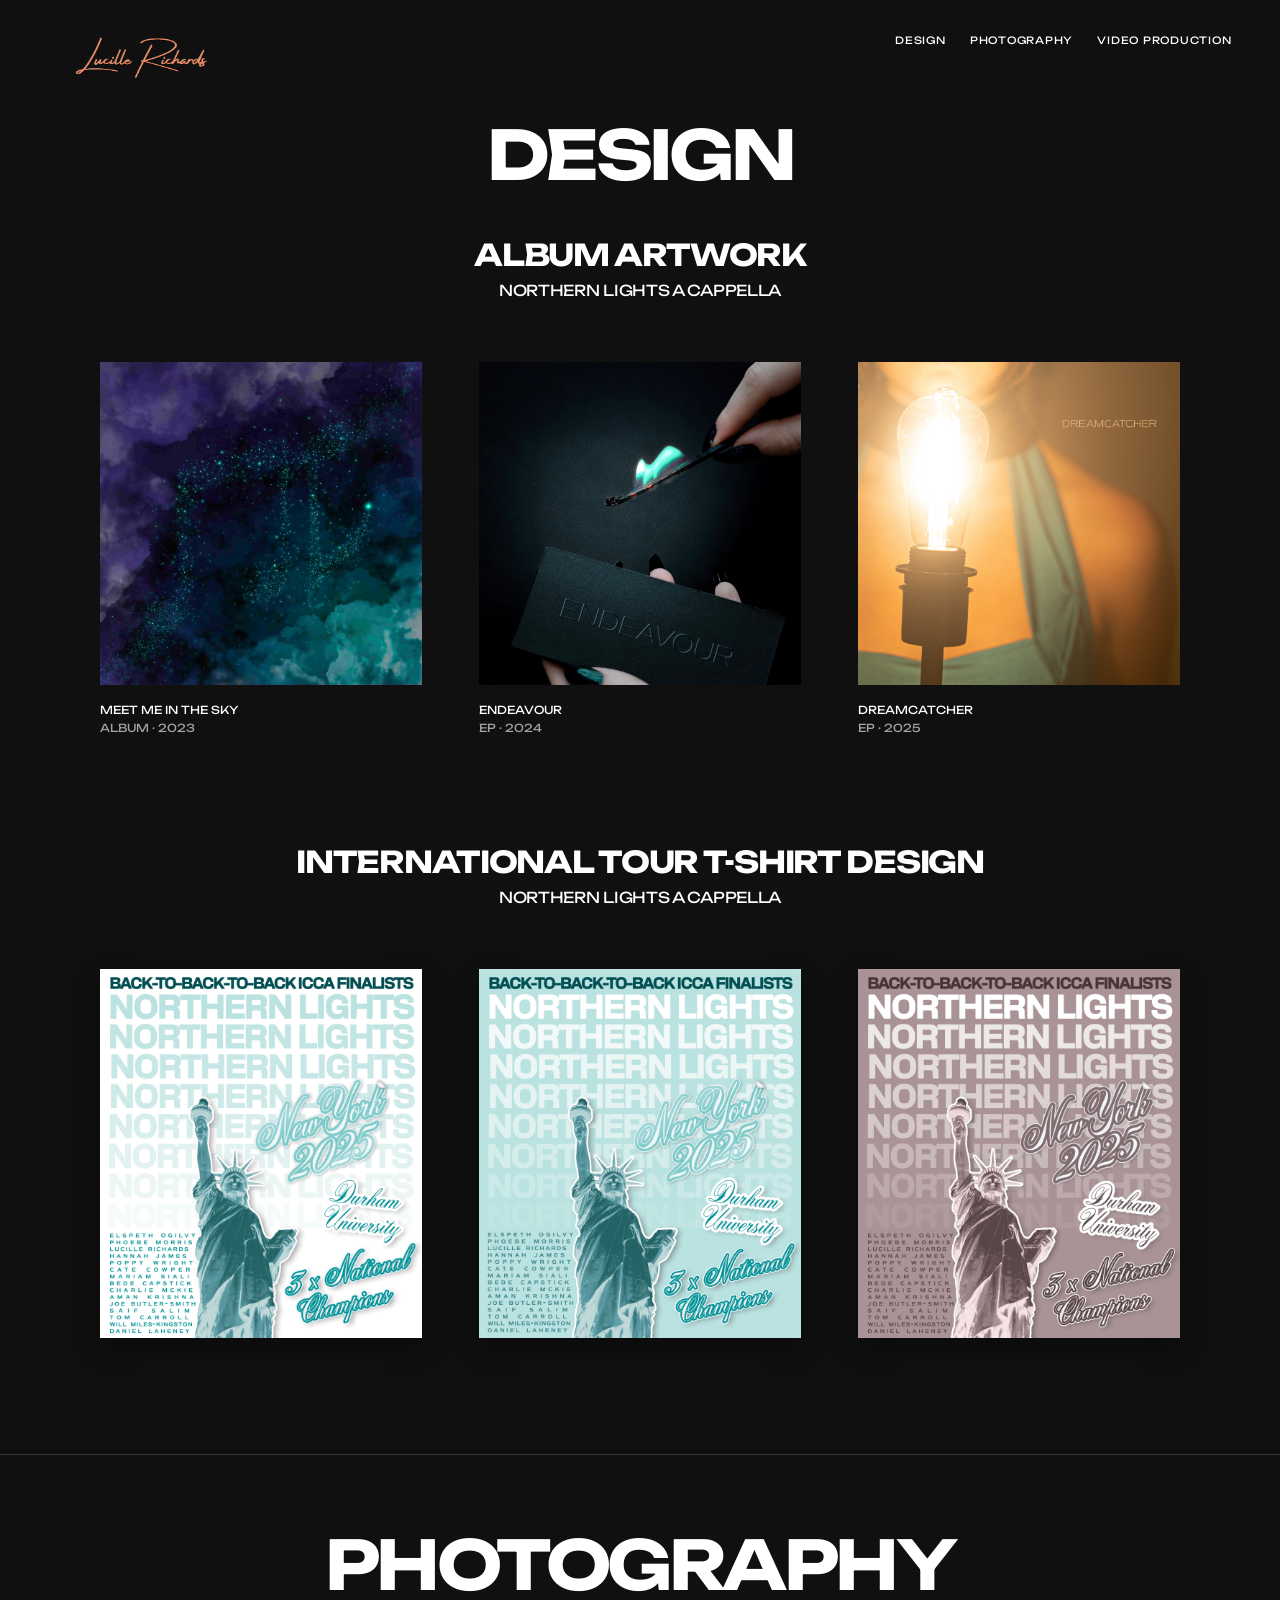
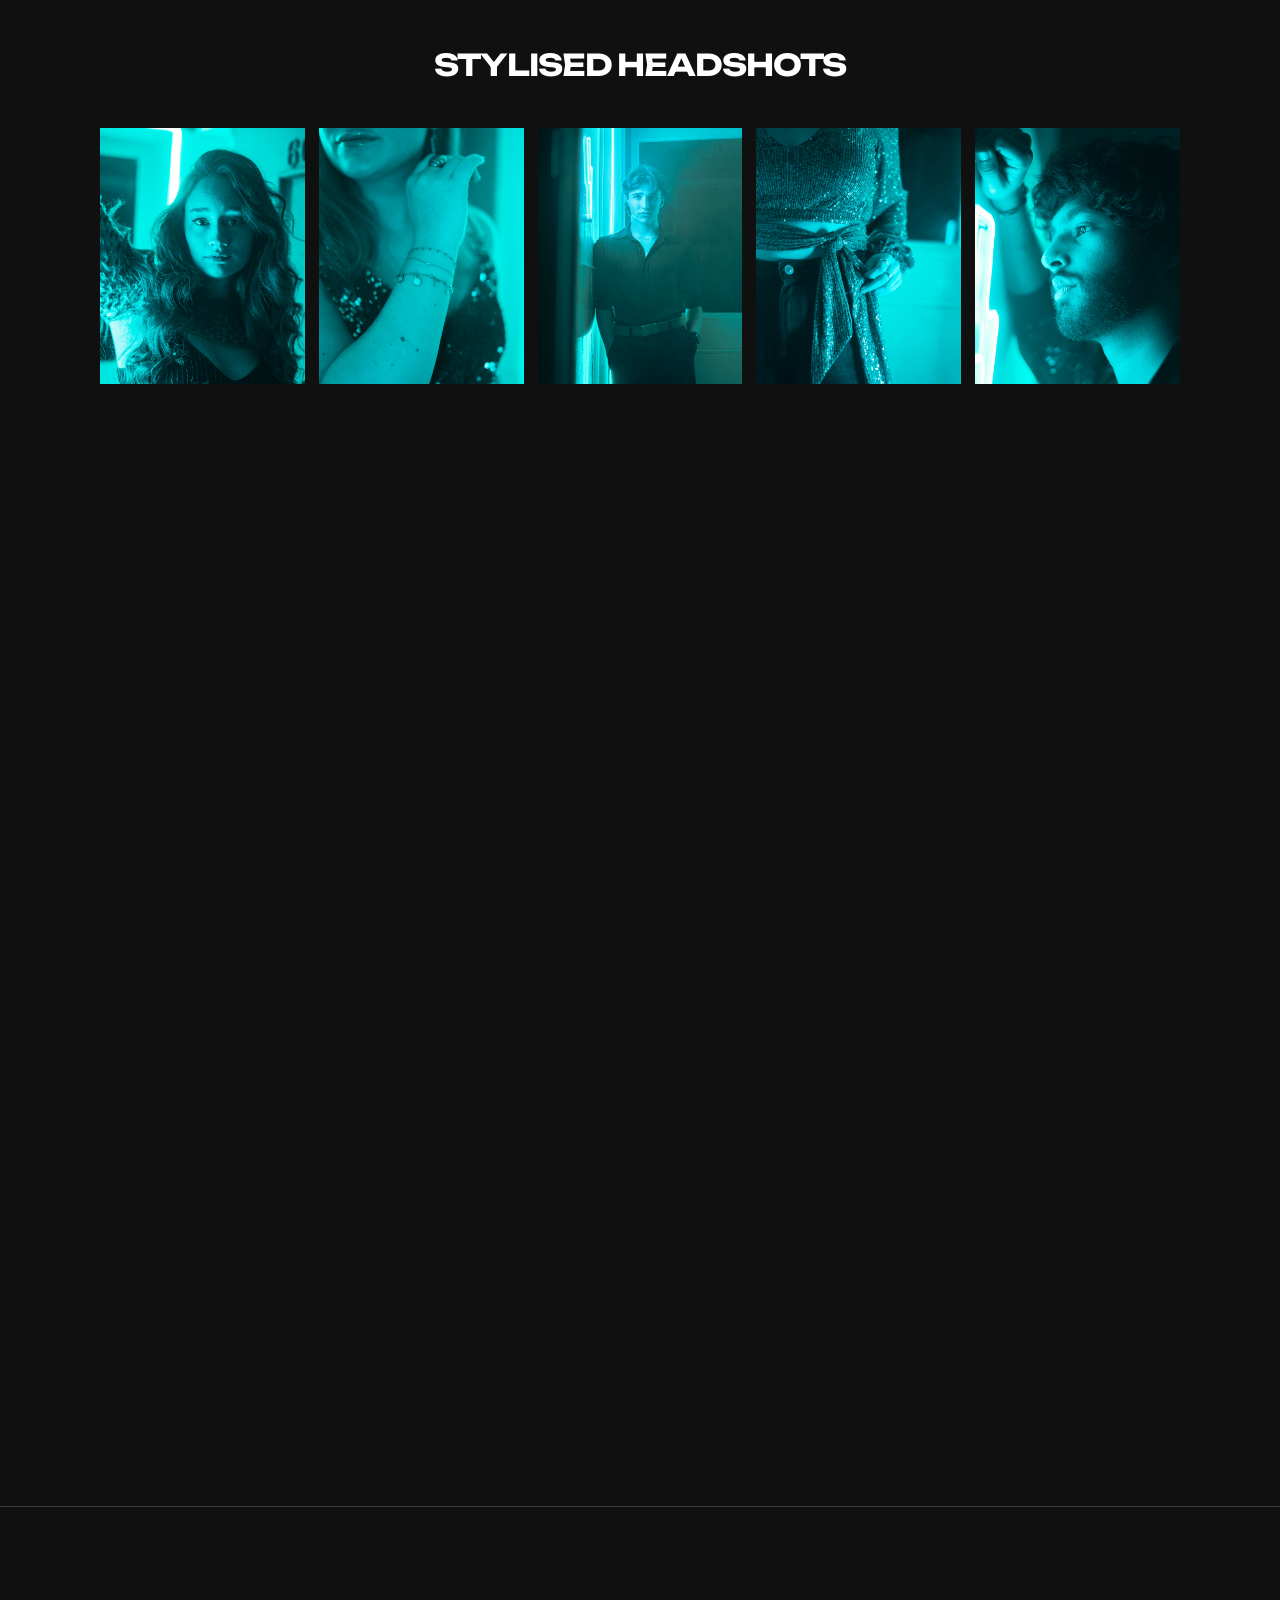
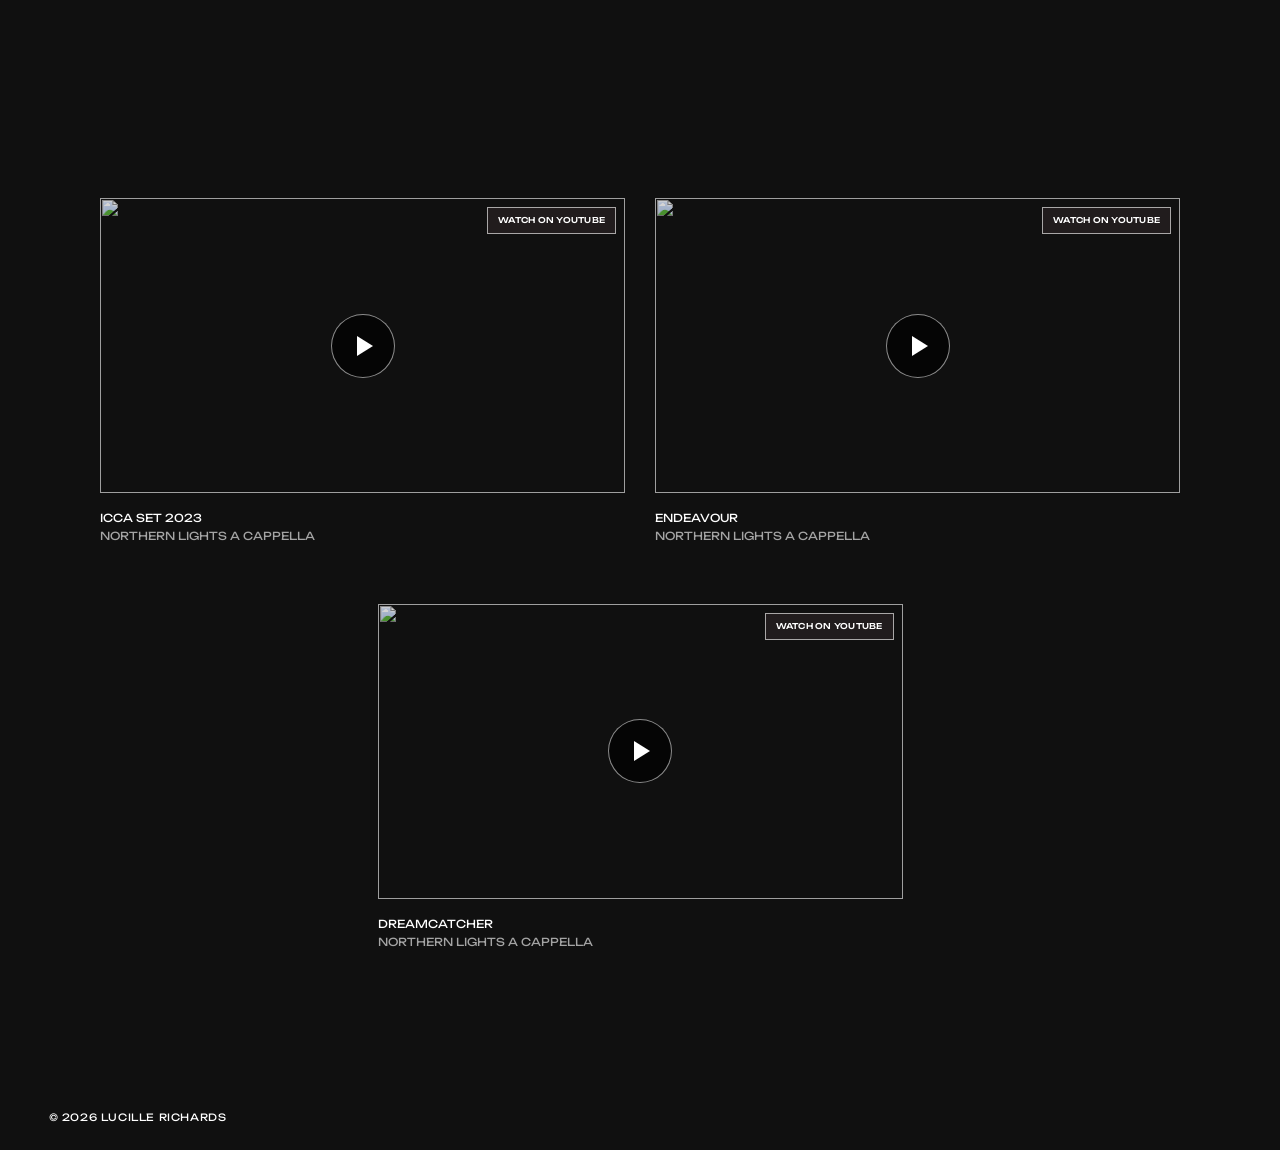
==== commit 450e47d2: "Replace site favicon with uploaded orange bubbles artwork" ====
--- a/index.html
+++ b/index.html
@@ -16,8 +16,8 @@
 <meta name="twitter:card" content="summary_large_image"/>
 <meta name="twitter:image" content="https://lucillerichards.com/portfolio-share-image.jpg"/>
 <title>Lucille Richards: Design, Video Production &amp; Photography</title>
-<link rel="icon" type="image/svg+xml" href="/favicon-transparent.svg?v=4"/>
-<link rel="apple-touch-icon" href="/lr-favicon-v2.png?v=3"/>
+<link rel="icon" type="image/png" href="/favicon-orange-bubbles.png"/>
+<link rel="apple-touch-icon" href="/favicon-orange-bubbles.png"/>
 <link href="styles.css" rel="stylesheet"/>
 </head><body class="page page--dark" id="top">
 <a class="skip-link" href="#main">Skip to content</a>
